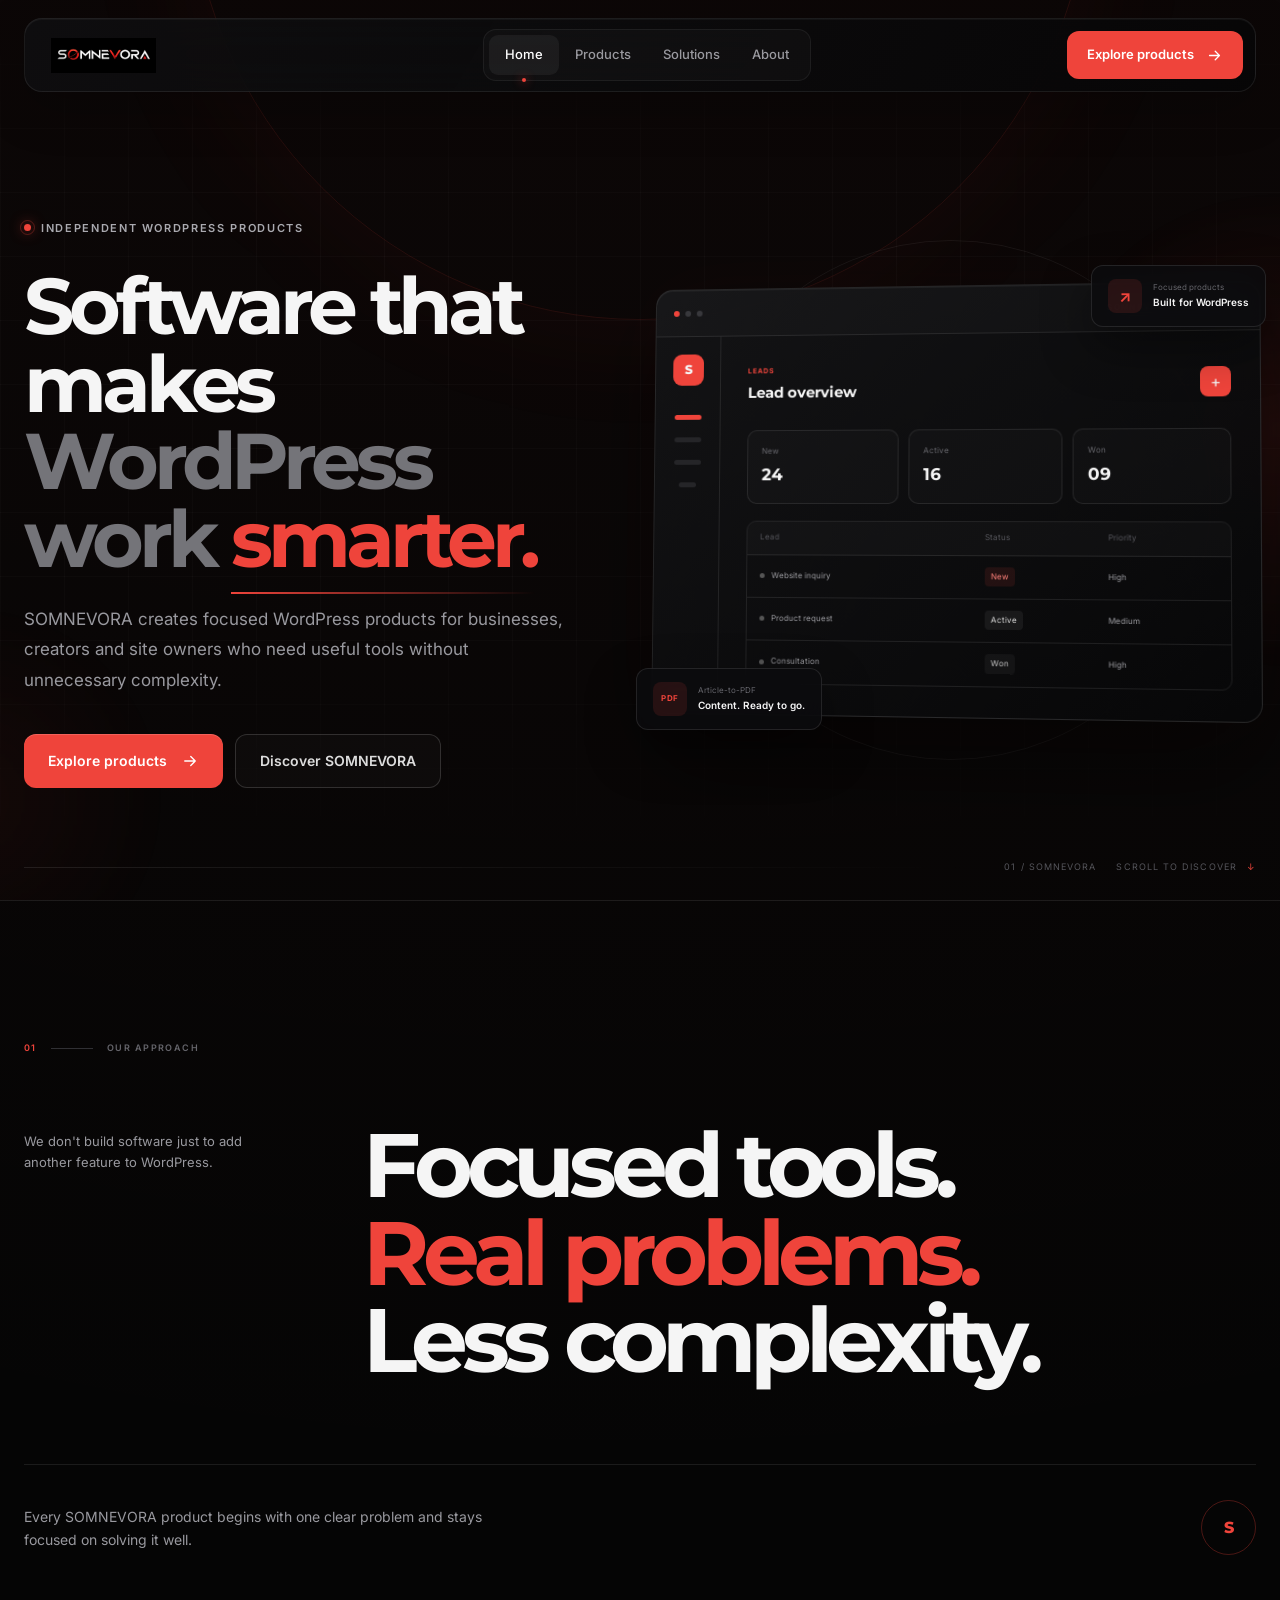
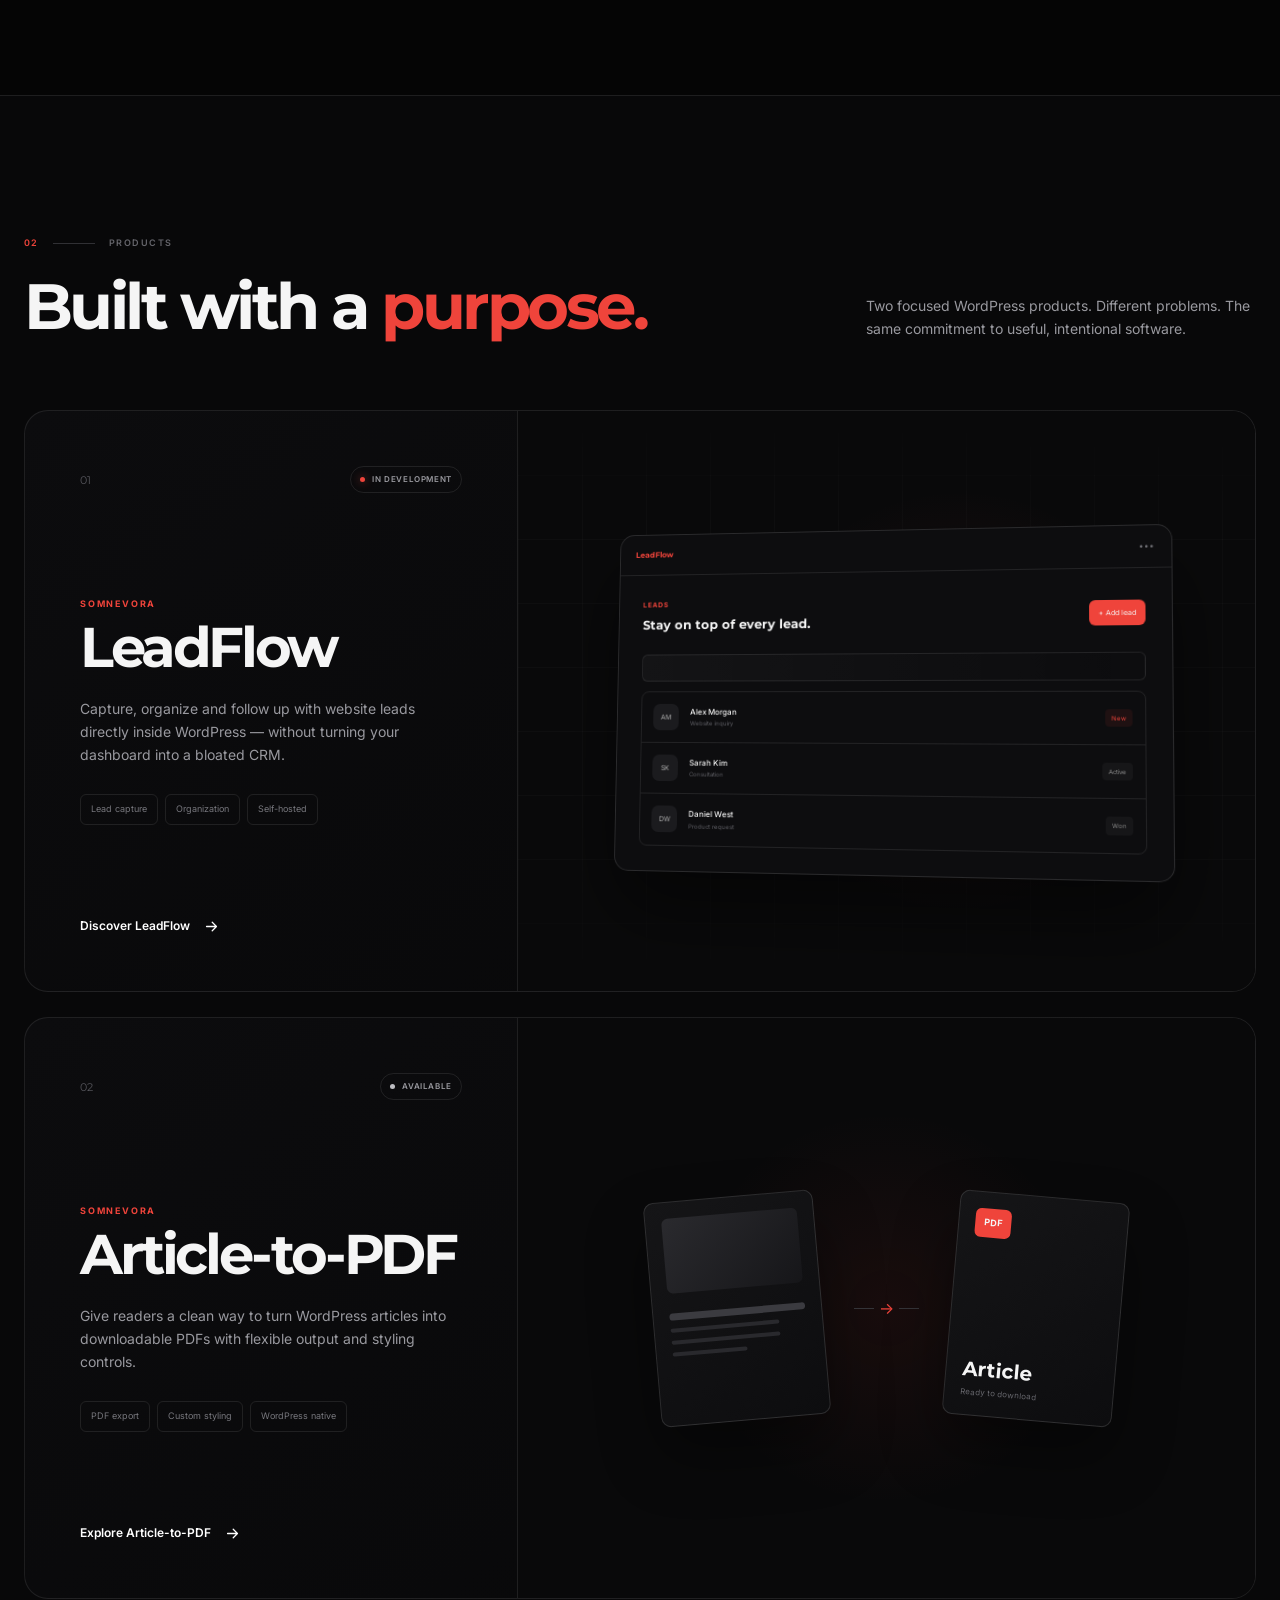
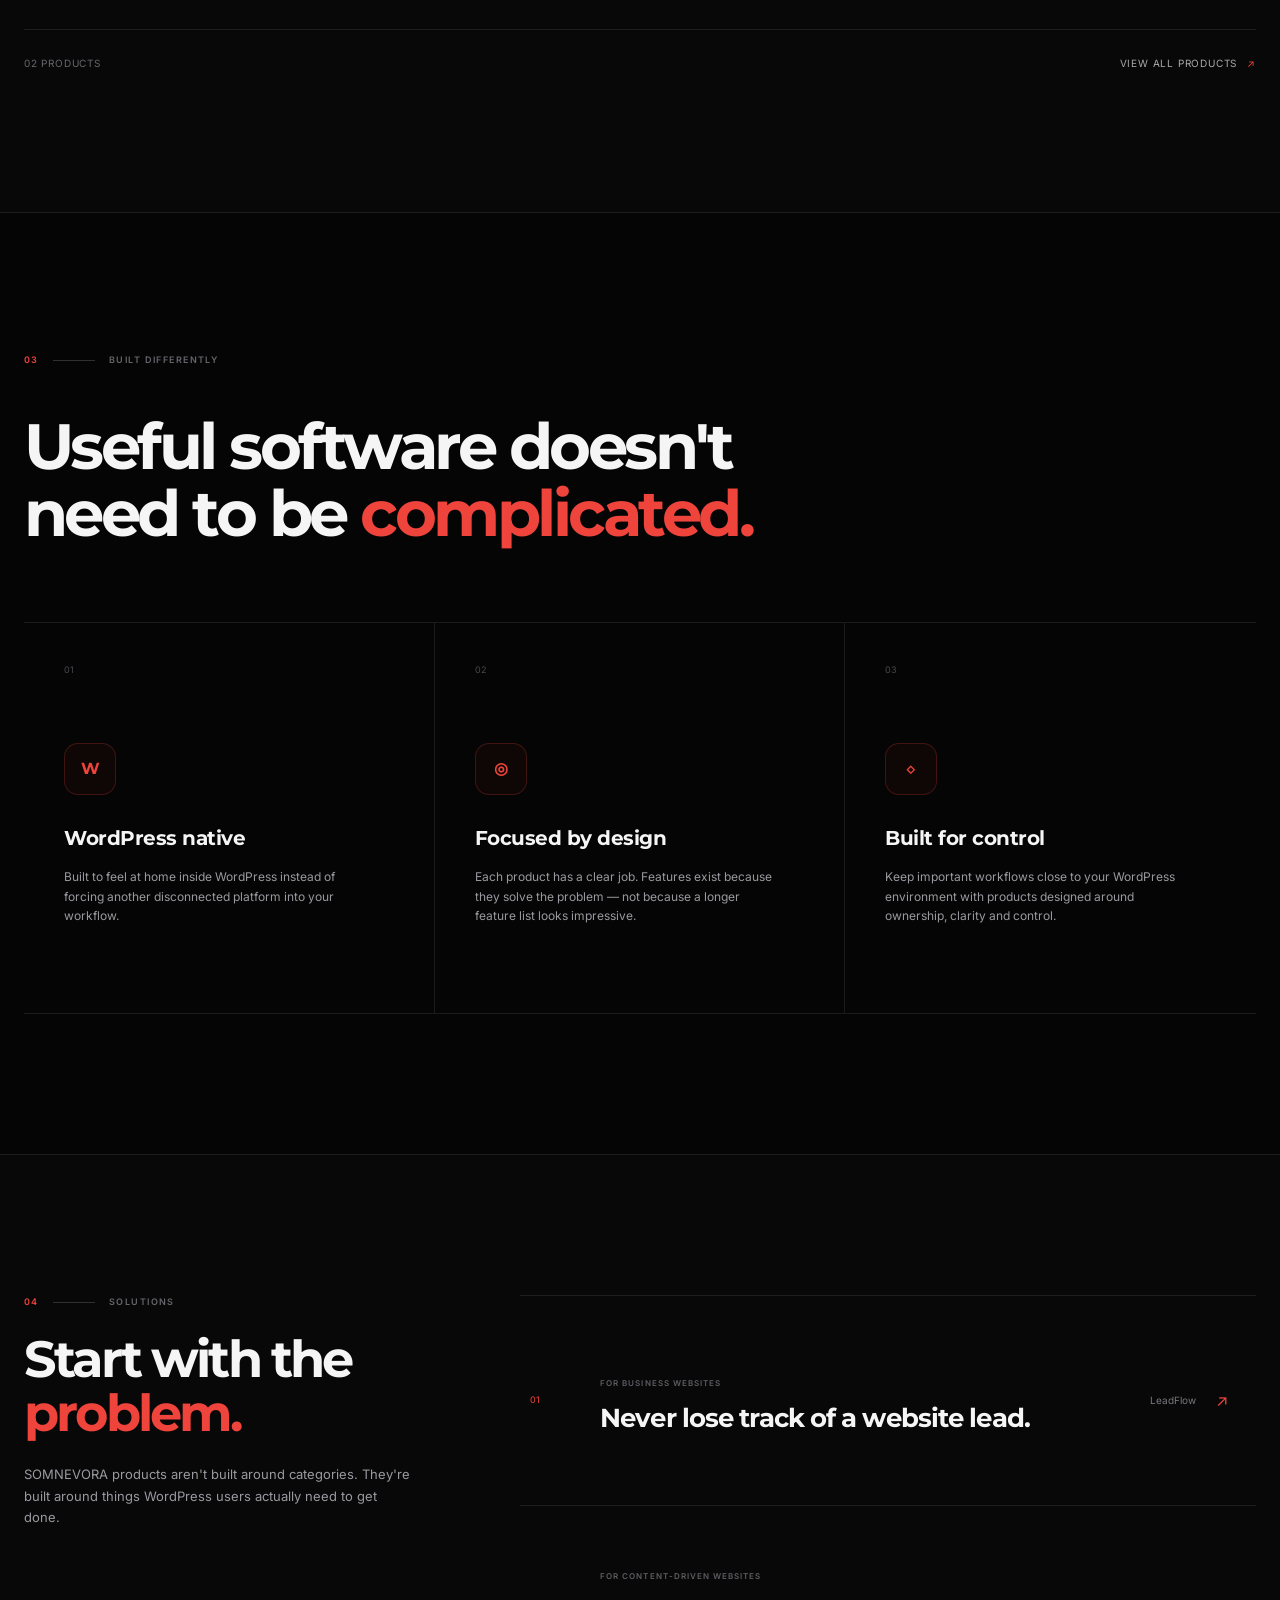
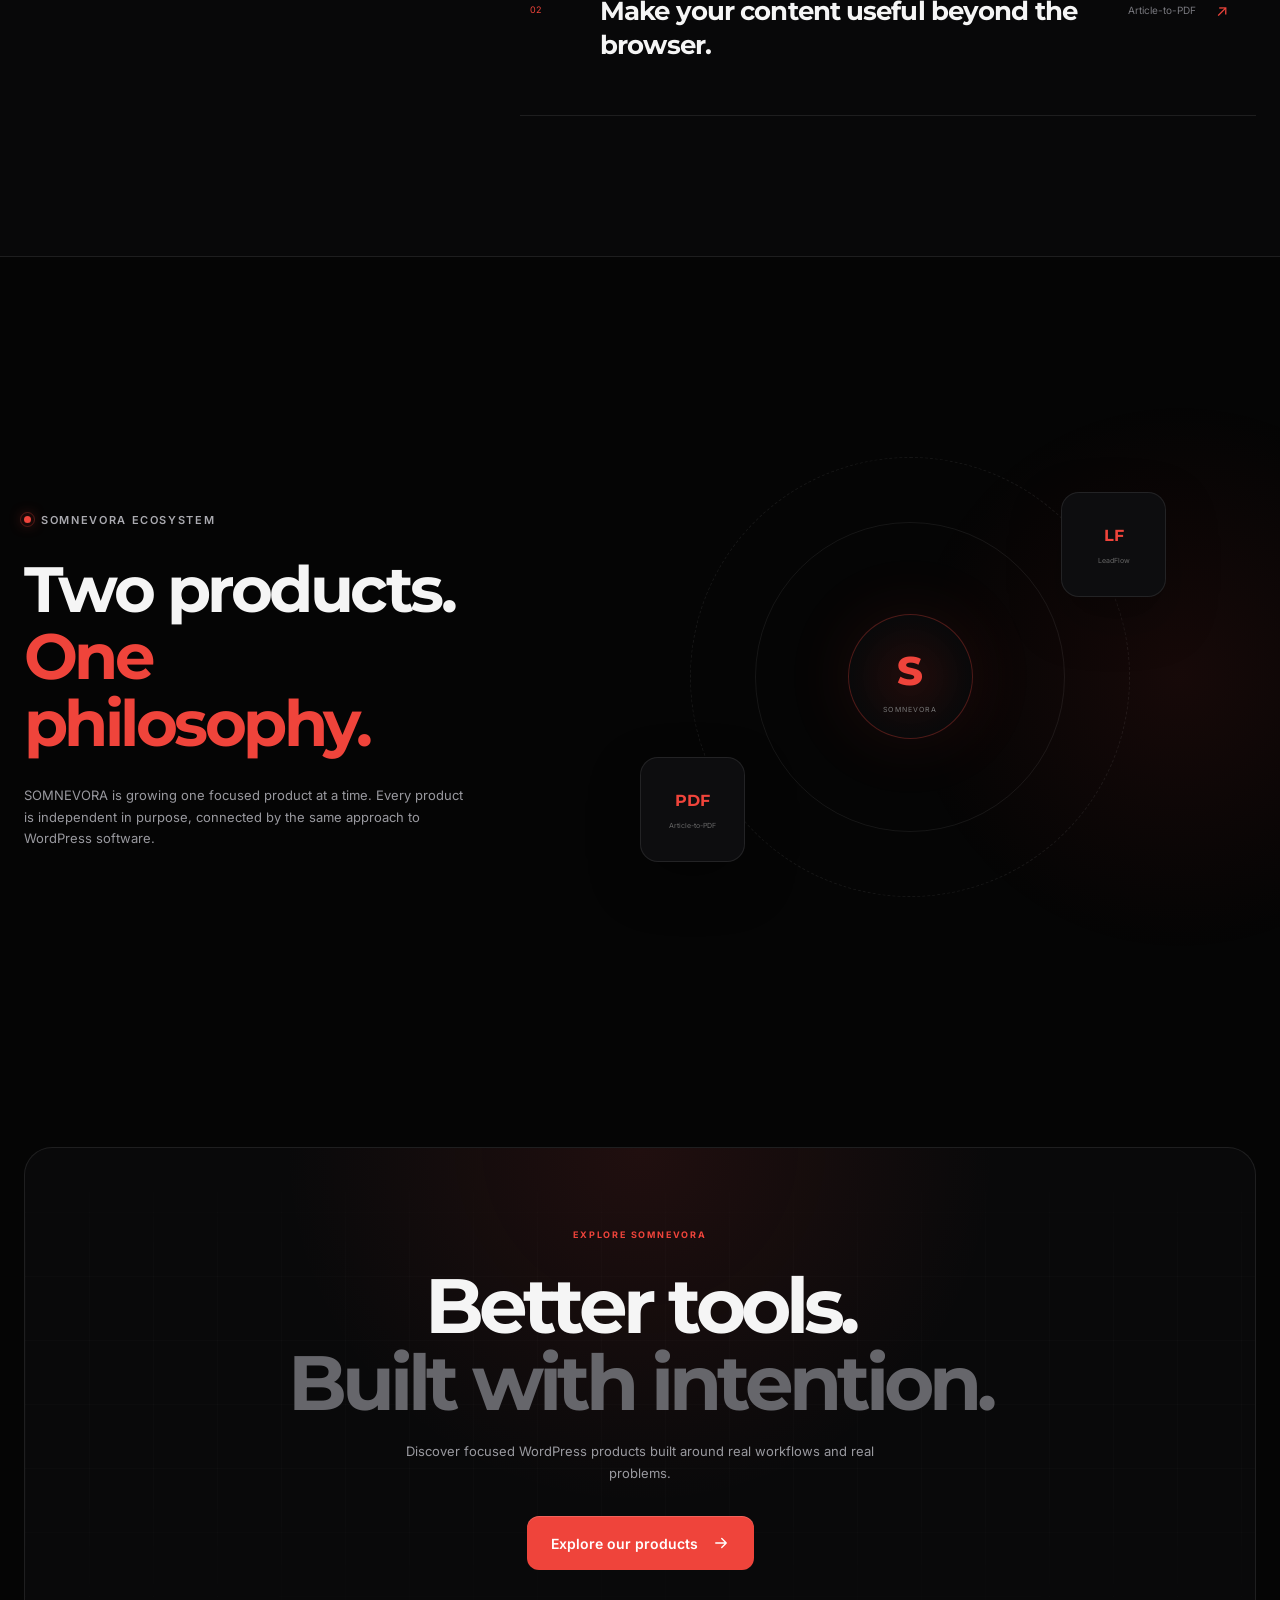
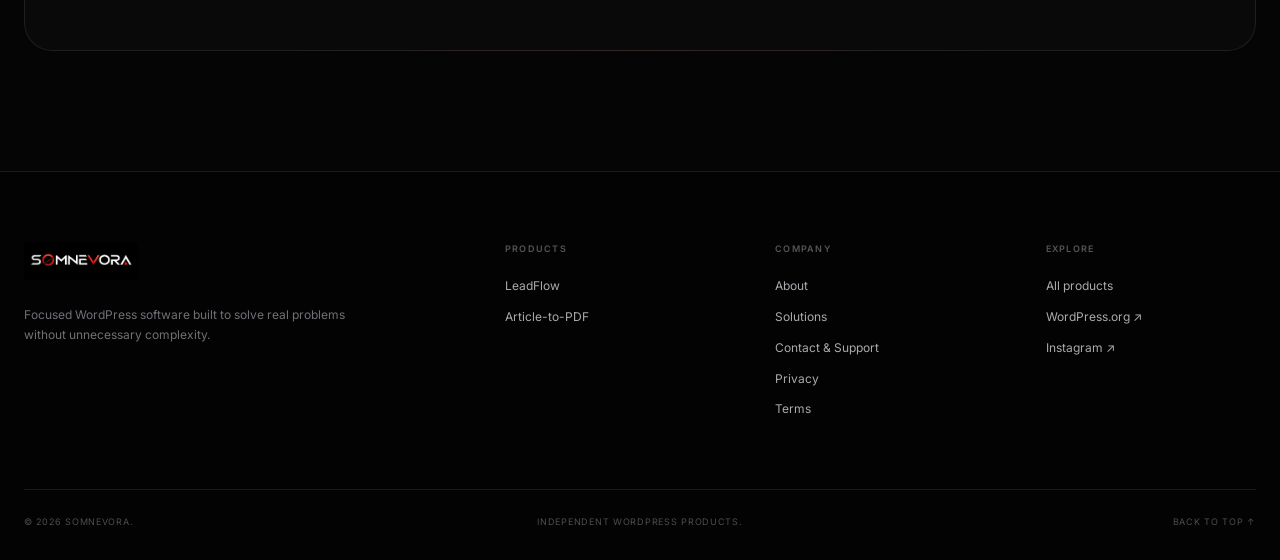
==== index.html @ 13aabdaa "Initial SOMNEVORA website" ====
<!DOCTYPE html>
<html lang="en">
<head>
    <meta charset="UTF-8">
    <meta name="viewport" content="width=device-width, initial-scale=1.0">

    <title>SOMNEVORA — Focused WordPress Software</title>

    <meta
        name="description"
        content="SOMNEVORA builds focused WordPress products designed to solve real problems without unnecessary complexity."
    >

    <meta name="robots" content="index, follow">
    <meta name="author" content="SOMNEVORA">
    <meta name="theme-color" content="#000000">

    <link rel="preconnect" href="https://fonts.googleapis.com">
    <link rel="preconnect" href="https://fonts.gstatic.com" crossorigin>

    <link
        href="https://fonts.googleapis.com/css2?family=Inter:wght@400;500;600;700&family=Montserrat:wght@500;600;700;800&display=swap"
        rel="stylesheet"
    >

    <link rel="stylesheet" href="assets/css/main.css">

    <link rel="stylesheet" href="assets/css/production.css">

</head>

<body>

    <a
    class="skip-link"
    href="#main-content"
>
    Skip to main content
</a>

    <!-- Cursor Glow -->
    <div class="cursor-glow" aria-hidden="true"></div>

    <!-- Page Progress -->
    <div class="page-progress" aria-hidden="true">
        <span id="pageProgress"></span>
    </div>


    <!-- ======================================================
         HEADER
    ======================================================= -->

    <header class="site-header" id="siteHeader">

        <div class="header-shell">

            <a href="./" class="brand-logo" aria-label="SOMNEVORA Home">
                <img
                    src="assets/images/brand/somnevora-logo.png"
                    alt="SOMNEVORA"
                >
            </a>

            <nav class="desktop-nav" aria-label="Primary Navigation">

                <a href="./" class="nav-link active">
                    Home
                </a>

                <a href="products/" class="nav-link">
                    Products
                </a>

                <a href="#solutions" class="nav-link">
                    Solutions
                </a>

                <a href="about/" class="nav-link">
                    About
                </a>

            </nav>

            <div class="header-actions">

                <a href="#products" class="header-cta">
                    <span>Explore products</span>

                    <svg viewBox="0 0 24 24" aria-hidden="true">
                        <path d="M5 12h14M13 6l6 6-6 6"/>
                    </svg>
                </a>

                <button
                    class="menu-toggle"
                    id="menuToggle"
                    aria-label="Open navigation"
                    aria-expanded="false"
                    aria-controls="mobileMenu"
                >
                    <span></span>
                    <span></span>
                </button>

            </div>

        </div>


        <!-- Mobile Navigation -->

        <div class="mobile-menu" id="mobileMenu">

            <div class="mobile-menu-inner">

                <span class="mobile-menu-label">Navigation</span>

                <nav>
                    <a href="./">Home <span>01</span></a>
                    <a href="products/">Products <span>02</span></a>
                    <a href="#solutions">Solutions <span>03</span></a>
                    <a href="about/">About <span>04</span></a>
                </nav>

                <div class="mobile-menu-bottom">
                    <span>Focused WordPress software.</span>
                    <span>SOMNEVORA</span>
                </div>

            </div>

        </div>

    </header>


    <main id="main-content">


        <!-- ======================================================
             HERO
        ======================================================= -->

        <section class="hero">

            <div class="hero-grid" aria-hidden="true"></div>
            <div class="hero-orb hero-orb-one" aria-hidden="true"></div>
            <div class="hero-orb hero-orb-two" aria-hidden="true"></div>

            <div class="container hero-container">

                <div class="hero-content">

                    <div class="eyebrow reveal">
                        <span class="eyebrow-dot"></span>
                        Independent WordPress products
                    </div>

                    <h1 class="hero-title reveal">
                        Software that makes
                        <span class="hero-accent">
                            WordPress work
                            <em>smarter.</em>
                        </span>
                    </h1>

                    <p class="hero-description reveal">
                        SOMNEVORA creates focused WordPress products for
                        businesses, creators and site owners who need useful
                        tools without unnecessary complexity.
                    </p>

                    <div class="hero-actions reveal">

                        <a href="#products" class="button button-primary">
                            <span>Explore products</span>

                            <svg viewBox="0 0 24 24" aria-hidden="true">
                                <path d="M5 12h14M13 6l6 6-6 6"/>
                            </svg>
                        </a>

                        <a href="about/" class="button button-ghost">
                            Discover SOMNEVORA
                        </a>

                    </div>

                </div>


                <!-- Hero Product Composition -->

                <div class="hero-visual reveal">

                    <div class="visual-ring visual-ring-one"></div>
                    <div class="visual-ring visual-ring-two"></div>

                    <div class="product-window main-window">

                        <div class="window-top">

                            <div class="window-dots">
                                <span></span>
                                <span></span>
                                <span></span>
                            </div>

                            <span class="window-label">
                                SOMNEVORA / LEADFLOW
                            </span>

                        </div>

                        <div class="window-content">

                            <div class="mini-sidebar">

                                <div class="mini-brand">
                                    <span>S</span>
                                </div>

                                <div class="mini-nav-item active"></div>
                                <div class="mini-nav-item"></div>
                                <div class="mini-nav-item"></div>
                                <div class="mini-nav-item short"></div>

                            </div>

                            <div class="mini-dashboard">

                                <div class="mini-dashboard-heading">
                                    <div>
                                        <span class="mini-kicker">LEADS</span>
                                        <strong>Lead overview</strong>
                                    </div>

                                    <div class="mini-button">+</div>
                                </div>

                                <div class="mini-stats">

                                    <div>
                                        <span>New</span>
                                        <strong>24</strong>
                                    </div>

                                    <div>
                                        <span>Active</span>
                                        <strong>16</strong>
                                    </div>

                                    <div>
                                        <span>Won</span>
                                        <strong>09</strong>
                                    </div>

                                </div>

                                <div class="mini-table">

                                    <div class="mini-row mini-row-head">
                                        <span>Lead</span>
                                        <span>Status</span>
                                        <span>Priority</span>
                                    </div>

                                    <div class="mini-row">
                                        <span>
                                            <i></i>
                                            Website inquiry
                                        </span>
                                        <span class="status-new">New</span>
                                        <span>High</span>
                                    </div>

                                    <div class="mini-row">
                                        <span>
                                            <i></i>
                                            Product request
                                        </span>
                                        <span class="status-active">Active</span>
                                        <span>Medium</span>
                                    </div>

                                    <div class="mini-row">
                                        <span>
                                            <i></i>
                                            Consultation
                                        </span>
                                        <span class="status-won">Won</span>
                                        <span>High</span>
                                    </div>

                                </div>

                            </div>

                        </div>

                    </div>


                    <div class="floating-card floating-card-top">

                        <span class="floating-icon">
                            ↗
                        </span>

                        <div>
                            <small>Focused products</small>
                            <strong>Built for WordPress</strong>
                        </div>

                    </div>


                    <div class="floating-card floating-card-bottom">

                        <div class="pdf-symbol">
                            PDF
                        </div>

                        <div>
                            <small>Article-to-PDF</small>
                            <strong>Content. Ready to go.</strong>
                        </div>

                    </div>

                </div>

            </div>


            <div class="hero-bottom">

                <div class="hero-bottom-line"></div>

                <span>01 / SOMNEVORA</span>

                <a href="#brand-statement" class="scroll-indicator">
                    Scroll to discover
                    <span>↓</span>
                </a>

            </div>

        </section>



        <!-- ======================================================
             BRAND STATEMENT
        ======================================================= -->

        <section class="brand-statement section" id="brand-statement">

            <div class="container">

                <div class="section-number reveal">
                    <span>01</span>
                    <div></div>
                    <span>OUR APPROACH</span>
                </div>

                <div class="statement-layout">

                    <p class="statement-side reveal">
                        We don't build software just to add another feature
                        to WordPress.
                    </p>

                    <h2 class="statement-title reveal">
                        Focused tools.
                        <span>Real problems.</span>
                        Less complexity.
                    </h2>

                </div>

                <div class="statement-footer reveal">

                    <p>
                        Every SOMNEVORA product begins with one clear problem
                        and stays focused on solving it well.
                    </p>

                    <div class="statement-mark">
                        <span>S</span>
                    </div>

                </div>

            </div>

        </section>



        <!-- ======================================================
             PRODUCTS
        ======================================================= -->

        <section class="products-section section" id="products">

            <div class="container">

                <div class="section-heading reveal">

                    <div>
                        <div class="section-number">
                            <span>02</span>
                            <div></div>
                            <span>PRODUCTS</span>
                        </div>

                        <h2>
                            Built with a
                            <span>purpose.</span>
                        </h2>
                    </div>

                    <p>
                        Two focused WordPress products. Different problems.
                        The same commitment to useful, intentional software.
                    </p>

                </div>


                <!-- LeadFlow -->

                <article class="featured-product product-card reveal">

                    <div class="product-copy">

                        <div class="product-meta">
                            <span class="product-index">01</span>
                            <span class="product-status">
                                <i></i>
                                In development
                            </span>
                        </div>

                        <div class="product-name">
                            <small>SOMNEVORA</small>
                            <h3>LeadFlow</h3>
                        </div>

                        <p>
                            Capture, organize and follow up with website leads
                            directly inside WordPress — without turning your
                            dashboard into a bloated CRM.
                        </p>

                        <div class="product-tags">
                            <span>Lead capture</span>
                            <span>Organization</span>
                            <span>Self-hosted</span>
                        </div>

                        <a href="products/leadflow/" class="text-link">
                            Discover LeadFlow

                            <svg viewBox="0 0 24 24">
                                <path d="M5 12h14M13 6l6 6-6 6"/>
                            </svg>
                        </a>

                    </div>


                    <div class="product-art leadflow-art">

                        <div class="product-art-grid"></div>

                        <div class="lf-panel">

                            <div class="lf-topbar">
                                <span>LeadFlow</span>
                                <span>•••</span>
                            </div>

                            <div class="lf-content">

                                <div class="lf-heading">
                                    <div>
                                        <small>LEADS</small>
                                        <strong>Stay on top of every lead.</strong>
                                    </div>

                                    <span>+ Add lead</span>
                                </div>

                                <div class="lf-search"></div>

                                <div class="lf-list">

                                    <div>
                                        <span class="avatar">AM</span>
                                        <span>
                                            <strong>Alex Morgan</strong>
                                            <small>Website inquiry</small>
                                        </span>
                                        <i class="tag-new">New</i>
                                    </div>

                                    <div>
                                        <span class="avatar">SK</span>
                                        <span>
                                            <strong>Sarah Kim</strong>
                                            <small>Consultation</small>
                                        </span>
                                        <i class="tag-active">Active</i>
                                    </div>

                                    <div>
                                        <span class="avatar">DW</span>
                                        <span>
                                            <strong>Daniel West</strong>
                                            <small>Product request</small>
                                        </span>
                                        <i class="tag-won">Won</i>
                                    </div>

                                </div>

                            </div>

                        </div>

                    </div>

                </article>


                <!-- Article PDF -->

                <article class="secondary-product product-card reveal">

                    <div class="product-copy">

                        <div class="product-meta">
                            <span class="product-index">02</span>
                            <span class="product-status available">
                                <i></i>
                                Available
                            </span>
                        </div>

                        <div class="product-name">
                            <small>SOMNEVORA</small>
                            <h3>Article-to-PDF</h3>
                        </div>

                        <p>
                            Give readers a clean way to turn WordPress articles
                            into downloadable PDFs with flexible output and
                            styling controls.
                        </p>

                        <div class="product-tags">
                            <span>PDF export</span>
                            <span>Custom styling</span>
                            <span>WordPress native</span>
                        </div>

                        <a href="products/article-to-pdf/" class="text-link">
                            Explore Article-to-PDF

                            <svg viewBox="0 0 24 24">
                                <path d="M5 12h14M13 6l6 6-6 6"/>
                            </svg>
                        </a>

                    </div>


                    <div class="product-art pdf-art">

                        <div class="article-sheet">

                            <div class="sheet-image"></div>

                            <div class="sheet-lines">
                                <span class="long"></span>
                                <span></span>
                                <span></span>
                                <span class="short"></span>
                            </div>

                        </div>

                        <div class="conversion-line">
                            <span></span>
                            <i>→</i>
                            <span></span>
                        </div>

                        <div class="pdf-sheet">

                            <span class="pdf-badge">PDF</span>

                            <div>
                                <strong>Article</strong>
                                <small>Ready to download</small>
                            </div>

                        </div>

                    </div>

                </article>


                <div class="products-footer reveal">

                    <span>02 products</span>

                    <a href="products/">
                        View all products
                        <span>↗</span>
                    </a>

                </div>

            </div>

        </section>



        <!-- ======================================================
             WHY SOMNEVORA
        ======================================================= -->

        <section class="principles section">

            <div class="container">

                <div class="section-number reveal">
                    <span>03</span>
                    <div></div>
                    <span>BUILT DIFFERENTLY</span>
                </div>

                <div class="principles-heading">

                    <h2 class="reveal">
                        Useful software doesn't
                        need to be <span>complicated.</span>
                    </h2>

                </div>


                <div class="principles-grid">

                    <article class="principle-card reveal">

                        <span class="principle-number">01</span>

                        <div class="principle-icon">
                            <span>W</span>
                        </div>

                        <h3>WordPress native</h3>

                        <p>
                            Built to feel at home inside WordPress instead of
                            forcing another disconnected platform into your
                            workflow.
                        </p>

                    </article>


                    <article class="principle-card reveal">

                        <span class="principle-number">02</span>

                        <div class="principle-icon">
                            <span>◎</span>
                        </div>

                        <h3>Focused by design</h3>

                        <p>
                            Each product has a clear job. Features exist because
                            they solve the problem — not because a longer feature
                            list looks impressive.
                        </p>

                    </article>


                    <article class="principle-card reveal">

                        <span class="principle-number">03</span>

                        <div class="principle-icon">
                            <span>◇</span>
                        </div>

                        <h3>Built for control</h3>

                        <p>
                            Keep important workflows close to your WordPress
                            environment with products designed around ownership,
                            clarity and control.
                        </p>

                    </article>

                </div>

            </div>

        </section>



        <!-- ======================================================
             SOLUTIONS
        ======================================================= -->

        <section class="solutions section" id="solutions">

            <div class="container">

                <div class="solutions-layout">

                    <div class="solutions-intro reveal">

                        <div class="section-number">
                            <span>04</span>
                            <div></div>
                            <span>SOLUTIONS</span>
                        </div>

                        <h2>
                            Start with the
                            <span>problem.</span>
                        </h2>

                        <p>
                            SOMNEVORA products aren't built around categories.
                            They're built around things WordPress users actually
                            need to get done.
                        </p>

                    </div>


                    <div class="solution-list">

                        <a href="products/leadflow/" class="solution-item reveal">

                            <span class="solution-index">01</span>

                            <div>
                                <small>FOR BUSINESS WEBSITES</small>
                                <h3>Never lose track of a website lead.</h3>
                            </div>

                            <span class="solution-product">
                                LeadFlow
                            </span>

                            <span class="solution-arrow">↗</span>

                        </a>


                        <a href="products/article-to-pdf/" class="solution-item reveal">

                            <span class="solution-index">02</span>

                            <div>
                                <small>FOR CONTENT-DRIVEN WEBSITES</small>
                                <h3>Make your content useful beyond the browser.</h3>
                            </div>

                            <span class="solution-product">
                                Article-to-PDF
                            </span>

                            <span class="solution-arrow">↗</span>

                        </a>

                    </div>

                </div>

            </div>

        </section>



        <!-- ======================================================
             ECOSYSTEM
        ======================================================= -->

        <section class="ecosystem section">

            <div class="ecosystem-glow"></div>

            <div class="container">

                <div class="ecosystem-content">

                    <div class="ecosystem-copy reveal">

                        <span class="eyebrow">
                            <span class="eyebrow-dot"></span>
                            SOMNEVORA ecosystem
                        </span>

                        <h2>
                            Two products.
                            <span>One philosophy.</span>
                        </h2>

                        <p>
                            SOMNEVORA is growing one focused product at a time.
                            Every product is independent in purpose, connected
                            by the same approach to WordPress software.
                        </p>

                    </div>


                    <div class="ecosystem-visual reveal">

                        <div class="ecosystem-center">
                            <span>S</span>
                            <small>SOMNEVORA</small>
                        </div>

                        <div class="ecosystem-orbit orbit-one"></div>
                        <div class="ecosystem-orbit orbit-two"></div>

                        <div class="ecosystem-node node-one">
                            <span>LF</span>
                            <small>LeadFlow</small>
                        </div>

                        <div class="ecosystem-node node-two">
                            <span>PDF</span>
                            <small>Article-to-PDF</small>
                        </div>

                    </div>

                </div>

            </div>

        </section>



        <!-- ======================================================
             FINAL CTA
        ======================================================= -->

        <section class="final-cta">

            <div class="container">

                <div class="final-cta-inner reveal">

                    <div class="cta-grid"></div>

                    <span class="cta-kicker">
                        EXPLORE SOMNEVORA
                    </span>

                    <h2>
                        Better tools.
                        <span>Built with intention.</span>
                    </h2>

                    <p>
                        Discover focused WordPress products built around
                        real workflows and real problems.
                    </p>

                    <a href="products/" class="button button-primary">
                        Explore our products

                        <svg viewBox="0 0 24 24">
                            <path d="M5 12h14M13 6l6 6-6 6"/>
                        </svg>
                    </a>

                </div>

            </div>

        </section>

    </main>



    <!-- =====================================================
     FOOTER
===================================================== -->

<footer class="site-footer">

    <div class="container">

        <div class="footer-top">

            <div class="footer-brand">

                <a
                    href="./"
                    aria-label="SOMNEVORA Home"
                >
                    <img
                        src="assets/images/brand/somnevora-logo.png"
                        alt="SOMNEVORA"
                    >
                </a>

                <p>
                    Focused WordPress software built to solve real problems
                    without unnecessary complexity.
                </p>

            </div>


            <div class="footer-column">

                <span>Products</span>

                <a href="products/leadflow/">
                    LeadFlow
                </a>

                <a href="products/article-to-pdf/">
                    Article-to-PDF
                </a>

            </div>


            <div class="footer-column">

                <span>Company</span>

                <a href="about/">
                    About
                </a>

                <a href="#solutions">
                    Solutions
                </a>

                <a href="contact/">
    Contact & Support
</a>

                <a href="privacy/">
                    Privacy
                </a>

                <a href="terms/">
                    Terms
                </a>

            </div>


            <div class="footer-column">

                <span>Explore</span>

                <a href="products/">
                    All products
                </a>

                <a
                    href="https://profiles.wordpress.org/maryamnoor00/"
                    target="_blank"
                    rel="noopener noreferrer"
                >
                    WordPress.org ↗
                </a>

                <a
    href="https://www.instagram.com/somnevora/"
    target="_blank"
    rel="noopener noreferrer"
    aria-label="SOMNEVORA on Instagram"
>
    Instagram ↗
</a>

            </div>

        </div>


        <div class="footer-bottom">

            <span>
                © <span id="currentYear"></span>
                SOMNEVORA.
            </span>

            <span class="footer-signature">
                Independent WordPress products.
            </span>

            <a
    href="#"
    class="back-to-top"
    aria-label="Back to top"
>
    Back to top ↑
</a>

        </div>

    </div>

</footer>

    <script
    src="../../assets/js/main.js"
    defer
></script>

<script
    src="../../assets/js/products.js"
    defer
></script>

<script
    src="../../assets/js/production.js"
    defer
></script>

</body>
</html>
---- assets/css/main.css ----
/* =========================================================
   SOMNEVORA
   Global Design System
========================================================= */

:root {
    --brand: #ef443b;
    --brand-light: #ff6259;
    --brand-dark: #b9231d;

    --black: #000000;
    --background: #050505;
    --surface: #0a0a0b;
    --surface-light: #101012;
    --surface-hover: #151517;

    --white: #ffffff;
    --text: #f5f5f5;
    --muted: #99999f;
    --muted-dark: #66666c;

    --border: rgba(255, 255, 255, 0.09);
    --border-strong: rgba(255, 255, 255, 0.15);

    --font-heading: "Montserrat", sans-serif;
    --font-body: "Inter", sans-serif;

    --container: 1240px;

    --ease: cubic-bezier(.22, 1, .36, 1);
}


/* =========================================================
   RESET
========================================================= */

*,
*::before,
*::after {
    box-sizing: border-box;
}

html {
    scroll-behavior: smooth;
}

body {
    margin: 0;
    background:
        radial-gradient(
            circle at 50% -20%,
            rgba(239, 68, 59, 0.06),
            transparent 35%
        ),
        var(--background);

    color: var(--text);
    font-family: var(--font-body);
    font-size: 16px;
    line-height: 1.65;

    overflow-x: hidden;
}

body.menu-open {
    overflow: hidden;
}

::selection {
    background: var(--brand);
    color: white;
}

img {
    display: block;
    max-width: 100%;
}

a {
    color: inherit;
    text-decoration: none;
}

button {
    font: inherit;
}

svg {
    fill: none;
    stroke: currentColor;
    stroke-width: 1.8;
    stroke-linecap: round;
    stroke-linejoin: round;
}

.container {
    width: min(calc(100% - 48px), var(--container));
    margin-inline: auto;
}

.section {
    padding: 140px 0;
    position: relative;
}


/* =========================================================
   SCROLLBAR
========================================================= */

::-webkit-scrollbar {
    width: 8px;
}

::-webkit-scrollbar-track {
    background: #050505;
}

::-webkit-scrollbar-thumb {
    background: #29292c;
    border-radius: 20px;
}

::-webkit-scrollbar-thumb:hover {
    background: var(--brand);
}


/* =========================================================
   PAGE PROGRESS
========================================================= */

.page-progress {
    position: fixed;
    top: 0;
    left: 0;

    width: 100%;
    height: 2px;

    z-index: 9999;
}

.page-progress span {
    display: block;
    width: 0;
    height: 100%;

    background: var(--brand);

    box-shadow:
        0 0 12px rgba(239, 68, 59, .8);
}


/* =========================================================
   CURSOR GLOW
========================================================= */

.cursor-glow {
    position: fixed;

    width: 500px;
    height: 500px;

    border-radius: 50%;

    pointer-events: none;

    background:
        radial-gradient(
            circle,
            rgba(239, 68, 59, .055),
            transparent 68%
        );

    transform: translate(-50%, -50%);

    z-index: 0;

    opacity: 0;

    transition: opacity .3s ease;
}


/* =========================================================
   HEADER
========================================================= */

.site-header {
    position: fixed;

    top: 0;
    left: 0;
    right: 0;

    z-index: 1000;

    padding: 18px 24px;

    transition:
        padding .4s var(--ease),
        transform .4s var(--ease);
}

.header-shell {
    position: relative;

    max-width: 1380px;
    height: 74px;

    margin: 0 auto;
    padding: 0 12px 0 26px;

    display: grid;
    grid-template-columns: 1fr auto 1fr;
    align-items: center;

    border: 1px solid rgba(255, 255, 255, .08);
    border-radius: 18px;

    background:
        linear-gradient(
            120deg,
            rgba(15, 15, 17, .87),
            rgba(6, 6, 7, .78)
        );

    backdrop-filter: blur(24px);
    -webkit-backdrop-filter: blur(24px);

    box-shadow:
        0 15px 50px rgba(0, 0, 0, .24),
        inset 0 1px 0 rgba(255, 255, 255, .04);

    transition:
        height .4s var(--ease),
        border-color .4s ease,
        background .4s ease,
        box-shadow .4s ease;
}

.site-header.scrolled {
    padding-top: 10px;
}

.site-header.scrolled .header-shell {
    height: 64px;

    background: rgba(7, 7, 8, .9);

    border-color: rgba(255, 255, 255, .11);

    box-shadow:
        0 15px 60px rgba(0, 0, 0, .45);
}


/* Logo */

.brand-logo {
    width: 186px;

    display: flex;
    align-items: center;
}

.brand-logo img {
    width: 100%;
    height: 35px;

    object-fit: contain;
    object-position: left center;
}


/* Navigation */

.desktop-nav {
    display: flex;
    align-items: center;

    padding: 5px;

    border: 1px solid rgba(255,255,255,.06);
    border-radius: 13px;

    background: rgba(255,255,255,.025);
}

.nav-link {
    position: relative;

    padding: 9px 16px;

    border-radius: 9px;

    color: #99999f;

    font-size: 13px;
    font-weight: 500;

    transition:
        color .3s ease,
        background .3s ease;
}

.nav-link:hover,
.nav-link.active {
    color: white;
}

.nav-link.active {
    background: rgba(255,255,255,.055);
}

.nav-link.active::after {
    content: "";

    position: absolute;

    left: 50%;
    bottom: -7px;

    width: 4px;
    height: 4px;

    transform: translateX(-50%);

    border-radius: 50%;

    background: var(--brand);

    box-shadow:
        0 0 10px var(--brand);
}


/* Header CTA */

.header-actions {
    display: flex;
    justify-content: flex-end;
    align-items: center;
    gap: 10px;
}

.header-cta {
    height: 48px;

    padding: 0 20px;

    display: inline-flex;
    align-items: center;
    gap: 12px;

    border-radius: 12px;

    background: var(--brand);
    color: white;

    font-size: 13px;
    font-weight: 600;

    transition:
        transform .3s var(--ease),
        background .3s ease,
        box-shadow .3s ease;
}

.header-cta svg {
    width: 17px;

    transition: transform .3s var(--ease);
}

.header-cta:hover {
    transform: translateY(-2px);

    background: var(--brand-light);

    box-shadow:
        0 10px 30px rgba(239, 68, 59, .2);
}

.header-cta:hover svg {
    transform: translateX(4px);
}


/* Mobile menu toggle */

.menu-toggle {
    width: 48px;
    height: 48px;

    display: none;

    align-items: center;
    justify-content: center;
    flex-direction: column;

    gap: 6px;

    border: 1px solid var(--border);
    border-radius: 12px;

    background: rgba(255,255,255,.04);

    cursor: pointer;
}

.menu-toggle span {
    width: 18px;
    height: 1px;

    background: white;

    transition:
        transform .4s var(--ease),
        opacity .3s ease;
}

.menu-toggle.active span:first-child {
    transform:
        translateY(3.5px)
        rotate(45deg);
}

.menu-toggle.active span:last-child {
    transform:
        translateY(-3.5px)
        rotate(-45deg);
}


/* Mobile menu */

.mobile-menu {
    position: fixed;

    inset: 0;

    padding: 115px 24px 24px;

    background:
        radial-gradient(
            circle at 90% 10%,
            rgba(239, 68, 59, .12),
            transparent 30%
        ),
        rgba(3, 3, 4, .98);

    opacity: 0;
    visibility: hidden;

    transform: translateY(-15px);

    transition:
        opacity .4s ease,
        visibility .4s ease,
        transform .5s var(--ease);

    z-index: -1;
}

.mobile-menu.active {
    opacity: 1;
    visibility: visible;

    transform: translateY(0);
}

.mobile-menu-inner {
    height: 100%;

    max-width: 700px;

    margin: 0 auto;

    display: flex;
    flex-direction: column;
}

.mobile-menu-label {
    color: var(--muted-dark);

    font-size: 11px;
    letter-spacing: .18em;
    text-transform: uppercase;
}

.mobile-menu nav {
    margin-top: 25px;

    display: flex;
    flex-direction: column;
}

.mobile-menu nav a {
    padding: 18px 0;

    display: flex;
    justify-content: space-between;
    align-items: center;

    border-bottom: 1px solid var(--border);

    font-family: var(--font-heading);
    font-size: clamp(30px, 8vw, 54px);
    font-weight: 600;

    transition:
        color .3s ease,
        padding .3s var(--ease);
}

.mobile-menu nav a:hover {
    color: var(--brand);
    padding-left: 8px;
}

.mobile-menu nav a span {
    color: var(--muted-dark);

    font-family: var(--font-body);
    font-size: 11px;
}

.mobile-menu-bottom {
    margin-top: auto;

    padding-top: 25px;

    display: flex;
    justify-content: space-between;

    border-top: 1px solid var(--border);

    color: var(--muted);

    font-size: 12px;
}


/* =========================================================
   BUTTONS
========================================================= */

.button {
    min-height: 54px;

    padding: 0 24px;

    display: inline-flex;
    align-items: center;
    justify-content: center;
    gap: 14px;

    border-radius: 12px;

    font-size: 14px;
    font-weight: 600;

    transition:
        transform .35s var(--ease),
        border-color .3s ease,
        background .3s ease,
        box-shadow .3s ease;
}

.button svg {
    width: 18px;

    transition: transform .3s var(--ease);
}

.button:hover {
    transform: translateY(-3px);
}

.button:hover svg {
    transform: translateX(4px);
}

.button-primary {
    background: var(--brand);
    color: white;

    box-shadow:
        inset 0 1px 0 rgba(255,255,255,.16);
}

.button-primary:hover {
    background: var(--brand-light);

    box-shadow:
        0 15px 40px rgba(239,68,59,.2);
}

.button-ghost {
    border: 1px solid var(--border-strong);

    background: rgba(255,255,255,.025);

    color: #ddd;
}

.button-ghost:hover {
    border-color: rgba(255,255,255,.25);

    background: rgba(255,255,255,.06);
}


/* =========================================================
   HERO
========================================================= */

.hero {
    position: relative;

    min-height: 100vh;

    padding: 180px 0 80px;

    display: flex;
    align-items: center;

    overflow: hidden;
}

.hero-grid,
.product-art-grid,
.cta-grid {
    position: absolute;
    inset: 0;

    background-image:
        linear-gradient(
            rgba(255,255,255,.032) 1px,
            transparent 1px
        ),
        linear-gradient(
            90deg,
            rgba(255,255,255,.032) 1px,
            transparent 1px
        );

    background-size: 64px 64px;

    mask-image:
        linear-gradient(
            to bottom,
            transparent,
            black 20%,
            black 70%,
            transparent
        );
}

.hero-grid {
    opacity: .7;
}

.hero::before {
    content: "";

    position: absolute;

    width: 900px;
    height: 900px;

    left: 50%;
    top: -580px;

    transform: translateX(-50%);

    border-radius: 50%;

    border: 1px solid rgba(239,68,59,.12);

    box-shadow:
        0 0 150px rgba(239,68,59,.06);
}

.hero-orb {
    position: absolute;

    border-radius: 50%;

    filter: blur(2px);

    pointer-events: none;
}

.hero-orb-one {
    width: 500px;
    height: 500px;

    right: -250px;
    top: 20%;

    background:
        radial-gradient(
            circle,
            rgba(239,68,59,.10),
            transparent 68%
        );
}

.hero-orb-two {
    width: 400px;
    height: 400px;

    left: -230px;
    bottom: -100px;

    background:
        radial-gradient(
            circle,
            rgba(239,68,59,.055),
            transparent 70%
        );
}

.hero-container {
    position: relative;
    z-index: 2;

    display: grid;
    grid-template-columns: .95fr 1.05fr;

    align-items: center;

    gap: 70px;
}

.hero-content {
    max-width: 680px;
}


/* Eyebrow */

.eyebrow {
    width: fit-content;

    display: inline-flex;
    align-items: center;
    gap: 10px;

    color: #aaaab0;

    font-size: 11px;
    font-weight: 600;

    letter-spacing: .15em;
    text-transform: uppercase;
}

.eyebrow-dot {
    position: relative;

    width: 7px;
    height: 7px;

    border-radius: 50%;

    background: var(--brand);

    box-shadow:
        0 0 14px rgba(239,68,59,.8);
}

.eyebrow-dot::before {
    content: "";

    position: absolute;
    inset: -4px;

    border: 1px solid rgba(239,68,59,.3);
    border-radius: inherit;

    animation: pulse 2s infinite;
}

@keyframes pulse {
    0% {
        transform: scale(.8);
        opacity: 1;
    }

    100% {
        transform: scale(1.8);
        opacity: 0;
    }
}


/* Hero title */

.hero-title {
    margin: 28px 0 26px;

    font-family: var(--font-heading);

    font-size: clamp(54px, 6.2vw, 94px);

    font-weight: 700;

    line-height: .98;

    letter-spacing: -.065em;
}

.hero-title .hero-accent {
    display: block;

    color: #747479;
}

.hero-title em {
    position: relative;

    color: var(--brand);

    font-style: normal;
}

.hero-title em::after {
    content: "";

    position: absolute;

    left: 0;
    right: 0;
    bottom: -7px;

    height: 2px;

    background:
        linear-gradient(
            90deg,
            var(--brand),
            transparent
        );

    transform-origin: left;

    animation: heroLine 1.4s 1s var(--ease) both;
}

@keyframes heroLine {
    from {
        transform: scaleX(0);
    }

    to {
        transform: scaleX(1);
    }
}

.hero-description {
    max-width: 590px;

    margin: 0;

    color: var(--muted);

    font-size: 17px;
    line-height: 1.8;
}

.hero-actions {
    margin-top: 38px;

    display: flex;
    flex-wrap: wrap;
    gap: 12px;
}


/* =========================================================
   HERO PRODUCT VISUAL
========================================================= */

.hero-visual {
    position: relative;

    min-height: 610px;

    display: flex;
    align-items: center;
    justify-content: center;

    perspective: 1200px;
}

.visual-ring {
    position: absolute;

    border: 1px solid rgba(255,255,255,.06);
    border-radius: 50%;
}

.visual-ring-one {
    width: 520px;
    height: 520px;

    animation: rotateRing 30s linear infinite;
}

.visual-ring-two {
    width: 380px;
    height: 380px;

    border-style: dashed;

    border-color: rgba(239,68,59,.12);

    animation: rotateRing 22s linear infinite reverse;
}

@keyframes rotateRing {
    to {
        transform: rotate(360deg);
    }
}


/* Main dashboard window */

.product-window {
    position: relative;

    width: min(100%, 610px);

    border: 1px solid rgba(255,255,255,.11);
    border-radius: 18px;

    background:
        linear-gradient(
            145deg,
            rgba(19,19,21,.96),
            rgba(6,6,7,.96)
        );

    box-shadow:
        0 45px 100px rgba(0,0,0,.55),
        0 0 80px rgba(239,68,59,.035),
        inset 0 1px 0 rgba(255,255,255,.055);

    overflow: hidden;

    transform:
        rotateY(-5deg)
        rotateX(2deg);

    transition:
        transform .7s var(--ease);
}

.hero-visual:hover .product-window {
    transform:
        rotateY(0)
        rotateX(0)
        translateY(-7px);
}

.window-top {
    height: 48px;

    padding: 0 18px;

    display: flex;
    align-items: center;
    justify-content: space-between;

    border-bottom: 1px solid var(--border);

    background: rgba(255,255,255,.015);
}

.window-dots {
    display: flex;
    gap: 6px;
}

.window-dots span {
    width: 6px;
    height: 6px;

    border-radius: 50%;

    background: #38383c;
}

.window-dots span:first-child {
    background: var(--brand);
}

.window-label {
    color: #65656a;

    font-size: 8px;
    font-weight: 600;

    letter-spacing: .16em;
}

.window-content {
    min-height: 370px;

    display: grid;
    grid-template-columns: 68px 1fr;
}

.mini-sidebar {
    padding: 18px 13px;

    display: flex;
    align-items: center;
    flex-direction: column;
    gap: 18px;

    border-right: 1px solid var(--border);
}

.mini-brand {
    width: 32px;
    height: 32px;

    margin-bottom: 12px;

    display: grid;
    place-items: center;

    border-radius: 9px;

    background: var(--brand);

    font-family: var(--font-heading);
    font-size: 13px;
    font-weight: 800;
}

.mini-nav-item {
    width: 28px;
    height: 5px;

    border-radius: 10px;

    background: #252528;
}

.mini-nav-item.active {
    background: var(--brand);
}

.mini-nav-item.short {
    width: 18px;
}

.mini-dashboard {
    padding: 30px 28px;
}

.mini-dashboard-heading {
    display: flex;
    justify-content: space-between;
    align-items: center;
}

.mini-dashboard-heading > div:first-child {
    display: flex;
    flex-direction: column;
}

.mini-kicker {
    margin-bottom: 4px;

    color: var(--brand);

    font-size: 7px;
    font-weight: 700;

    letter-spacing: .16em;
}

.mini-dashboard-heading strong {
    font-family: var(--font-heading);
    font-size: 15px;
}

.mini-button {
    width: 30px;
    height: 30px;

    display: grid;
    place-items: center;

    border-radius: 8px;

    background: var(--brand);
}

.mini-stats {
    margin-top: 26px;

    display: grid;
    grid-template-columns: repeat(3, 1fr);

    gap: 10px;
}

.mini-stats > div {
    padding: 14px;

    display: flex;
    flex-direction: column;

    border: 1px solid var(--border);
    border-radius: 10px;

    background: rgba(255,255,255,.018);
}

.mini-stats span {
    color: var(--muted-dark);

    font-size: 8px;
}

.mini-stats strong {
    margin-top: 3px;

    font-family: var(--font-heading);
    font-size: 17px;
}

.mini-table {
    margin-top: 17px;

    border: 1px solid var(--border);
    border-radius: 10px;

    overflow: hidden;
}

.mini-row {
    min-height: 43px;

    padding: 0 13px;

    display: grid;
    grid-template-columns: 1.5fr .8fr .7fr;
    align-items: center;

    border-bottom: 1px solid var(--border);

    color: #9c9ca1;

    font-size: 8px;
}

.mini-row:last-child {
    border: 0;
}

.mini-row-head {
    min-height: 34px;

    color: #55555b;

    background: rgba(255,255,255,.02);
}

.mini-row span:first-child {
    display: flex;
    align-items: center;
    gap: 7px;
}

.mini-row i {
    width: 5px;
    height: 5px;

    border-radius: 50%;

    background: #555;
}

.status-new,
.status-active,
.status-won {
    width: fit-content;

    padding: 3px 6px;

    border-radius: 4px;
}

.status-new {
    color: #ff817a;

    background: rgba(239,68,59,.1);
}

.status-active {
    color: #ddd;

    background: rgba(255,255,255,.06);
}

.status-won {
    color: #c5c5c5;

    background: rgba(255,255,255,.04);
}


/* Floating cards */

.floating-card {
    position: absolute;

    padding: 13px 16px;

    display: flex;
    align-items: center;
    gap: 11px;

    border: 1px solid rgba(255,255,255,.1);
    border-radius: 12px;

    background: rgba(12,12,14,.82);

    backdrop-filter: blur(16px);

    box-shadow:
        0 20px 50px rgba(0,0,0,.4);

    z-index: 5;
}

.floating-card-top {
    top: 70px;
    right: -10px;

    animation: floatOne 5s ease-in-out infinite;
}

.floating-card-bottom {
    left: -10px;
    bottom: 75px;

    animation: floatTwo 6s ease-in-out infinite;
}

@keyframes floatOne {
    50% {
        transform: translateY(-12px);
    }
}

@keyframes floatTwo {
    50% {
        transform: translateY(12px);
    }
}

.floating-icon,
.pdf-symbol {
    width: 34px;
    height: 34px;

    display: grid;
    place-items: center;

    border-radius: 8px;

    background: rgba(239,68,59,.12);

    color: var(--brand);

    font-weight: 700;
}

.pdf-symbol {
    font-size: 8px;
    letter-spacing: .08em;
}

.floating-card div:last-child {
    display: flex;
    flex-direction: column;
}

.floating-card small {
    color: var(--muted-dark);

    font-size: 8px;
}

.floating-card strong {
    font-size: 10px;
    font-weight: 600;
}


/* Hero bottom */

.hero-bottom {
    position: absolute;

    left: 50%;
    bottom: 25px;

    width: min(calc(100% - 48px), var(--container));

    transform: translateX(-50%);

    display: grid;
    grid-template-columns: 1fr auto auto;
    align-items: center;

    gap: 20px;

    color: #55555b;

    font-size: 9px;

    letter-spacing: .12em;
    text-transform: uppercase;
}

.hero-bottom-line {
    height: 1px;

    background:
        linear-gradient(
            90deg,
            var(--border),
            transparent
        );
}

.scroll-indicator {
    display: flex;
    align-items: center;
    gap: 10px;

    transition: color .3s ease;
}

.scroll-indicator:hover {
    color: white;
}

.scroll-indicator span {
    color: var(--brand);

    animation: scrollArrow 1.8s ease-in-out infinite;
}

@keyframes scrollArrow {
    50% {
        transform: translateY(4px);
    }
}


/* =========================================================
   COMMON SECTION ELEMENTS
========================================================= */

.section-number {
    display: flex;
    align-items: center;
    gap: 14px;

    color: #65656b;

    font-size: 9px;
    font-weight: 600;

    letter-spacing: .16em;
}

.section-number div {
    width: 42px;
    height: 1px;

    background: #303034;
}

.section-number span:first-child {
    color: var(--brand);
}

.section-heading {
    margin-bottom: 70px;

    display: flex;
    justify-content: space-between;
    align-items: flex-end;

    gap: 60px;
}

.section-heading h2,
.principles-heading h2,
.solutions-intro h2,
.ecosystem-copy h2 {
    margin: 22px 0 0;

    max-width: 760px;

    font-family: var(--font-heading);

    font-size: clamp(40px, 5vw, 70px);

    line-height: 1.05;

    letter-spacing: -.055em;
}

.section-heading h2 span,
.principles-heading h2 span,
.solutions-intro h2 span,
.ecosystem-copy h2 span {
    color: var(--brand);
}

.section-heading > p {
    max-width: 390px;

    margin: 0;

    color: var(--muted);

    font-size: 14px;
}


/* =========================================================
   BRAND STATEMENT
========================================================= */

.brand-statement {
    border-top: 1px solid var(--border);
}

.statement-layout {
    margin-top: 65px;

    display: grid;
    grid-template-columns: .45fr 1.55fr;

    gap: 80px;
}

.statement-side {
    max-width: 260px;

    margin: 10px 0 0;

    color: var(--muted);

    font-size: 13px;
}

.statement-title {
    margin: 0;

    font-family: var(--font-heading);

    font-size: clamp(48px, 7vw, 98px);

    line-height: .98;

    letter-spacing: -.07em;
}

.statement-title span {
    display: block;

    color: #626267;
}

.statement-title span:last-child {
    color: var(--brand);
}

.statement-footer {
    margin-top: 80px;
    padding-top: 35px;

    display: flex;
    justify-content: space-between;
    align-items: center;

    border-top: 1px solid var(--border);
}

.statement-footer p {
    max-width: 480px;

    margin: 0;

    color: var(--muted);

    font-size: 14px;
}

.statement-mark {
    width: 55px;
    height: 55px;

    display: grid;
    place-items: center;

    border: 1px solid rgba(239,68,59,.3);
    border-radius: 50%;

    color: var(--brand);

    font-family: var(--font-heading);
    font-weight: 800;
}


/* =========================================================
   PRODUCTS
========================================================= */

.products-section {
    background: #080809;

    border-top: 1px solid var(--border);
    border-bottom: 1px solid var(--border);
}

.product-card {
    min-height: 580px;

    display: grid;
    grid-template-columns: .8fr 1.2fr;

    border: 1px solid var(--border);
    border-radius: 24px;

    background:
        linear-gradient(
            145deg,
            #0c0c0e,
            #070708
        );

    overflow: hidden;

    transition:
        border-color .4s ease,
        transform .5s var(--ease),
        box-shadow .5s ease;
}

.product-card + .product-card {
    margin-top: 25px;
}

.product-card:hover {
    transform: translateY(-5px);

    border-color: rgba(255,255,255,.15);

    box-shadow:
        0 30px 80px rgba(0,0,0,.25);
}

.product-copy {
    position: relative;

    padding: 55px;

    display: flex;
    flex-direction: column;

    z-index: 2;
}

.product-meta {
    display: flex;
    justify-content: space-between;
    align-items: center;
}

.product-index {
    color: #55555b;

    font-family: var(--font-heading);
    font-size: 11px;
}

.product-status {
    padding: 6px 9px;

    display: inline-flex;
    align-items: center;
    gap: 7px;

    border: 1px solid var(--border);
    border-radius: 30px;

    color: #99999f;

    font-size: 8px;
    font-weight: 600;

    letter-spacing: .08em;
    text-transform: uppercase;
}

.product-status i {
    width: 5px;
    height: 5px;

    border-radius: 50%;

    background: var(--brand);

    box-shadow:
        0 0 8px rgba(239,68,59,.6);
}

.product-status.available i {
    background: #bcbcc1;

    box-shadow: none;
}

.product-name {
    margin-top: 95px;
}

.product-name small {
    color: var(--brand);

    font-size: 9px;
    font-weight: 700;

    letter-spacing: .2em;
}

.product-name h3 {
    margin: 4px 0 22px;

    font-family: var(--font-heading);

    font-size: clamp(42px, 4.4vw, 65px);

    line-height: 1;

    letter-spacing: -.06em;
}

.product-copy > p {
    max-width: 450px;

    margin: 0;

    color: var(--muted);

    font-size: 14px;
}

.product-tags {
    margin-top: 28px;

    display: flex;
    flex-wrap: wrap;
    gap: 7px;
}

.product-tags span {
    padding: 7px 10px;

    border: 1px solid var(--border);
    border-radius: 6px;

    color: #77777d;

    font-size: 9px;
}

.text-link {
    width: fit-content;

    margin-top: auto;
    padding-top: 35px;

    display: inline-flex;
    align-items: center;
    gap: 13px;

    color: white;

    font-size: 12px;
    font-weight: 600;
}

.text-link svg {
    width: 17px;

    transition: transform .3s var(--ease);
}

.text-link:hover {
    color: var(--brand);
}

.text-link:hover svg {
    transform: translateX(5px);
}


/* Product art */

.product-art {
    position: relative;

    min-height: 580px;

    display: flex;
    align-items: center;
    justify-content: center;

    border-left: 1px solid var(--border);

    overflow: hidden;
}

.leadflow-art {
    background:
        radial-gradient(
            circle at 60% 50%,
            rgba(239,68,59,.10),
            transparent 40%
        ),
        #09090a;
}

.product-art-grid {
    opacity: .7;
}


/* LeadFlow card */

.lf-panel {
    position: relative;

    width: 76%;

    border: 1px solid rgba(255,255,255,.12);
    border-radius: 15px;

    background: #0d0d0f;

    box-shadow:
        0 40px 80px rgba(0,0,0,.55);

    overflow: hidden;

    transform:
        perspective(1000px)
        rotateY(-7deg)
        rotateX(3deg);

    transition: transform .7s var(--ease);

    z-index: 2;
}

.product-card:hover .lf-panel {
    transform:
        perspective(1000px)
        rotateY(-2deg)
        rotateX(0)
        translateY(-8px);
}

.lf-topbar {
    height: 42px;

    padding: 0 16px;

    display: flex;
    justify-content: space-between;
    align-items: center;

    border-bottom: 1px solid var(--border);

    color: #77777d;

    font-size: 8px;
}

.lf-topbar span:first-child {
    color: var(--brand);

    font-family: var(--font-heading);
    font-weight: 700;
}

.lf-content {
    padding: 25px;
}

.lf-heading {
    display: flex;
    justify-content: space-between;
    align-items: center;
}

.lf-heading div {
    display: flex;
    flex-direction: column;
}

.lf-heading small {
    color: var(--brand);

    font-size: 7px;
    font-weight: 700;

    letter-spacing: .15em;
}

.lf-heading strong {
    margin-top: 4px;

    font-family: var(--font-heading);
    font-size: 13px;
}

.lf-heading > span {
    padding: 7px 9px;

    border-radius: 6px;

    background: var(--brand);

    font-size: 7px;
}

.lf-search {
    height: 28px;

    margin: 20px 0 10px;

    border: 1px solid var(--border);
    border-radius: 6px;

    background:
        linear-gradient(
            90deg,
            rgba(255,255,255,.03),
            transparent
        );
}

.lf-list {
    border: 1px solid var(--border);
    border-radius: 8px;

    overflow: hidden;
}

.lf-list > div {
    min-height: 52px;

    padding: 0 12px;

    display: grid;
    grid-template-columns: 30px 1fr auto;
    align-items: center;

    gap: 9px;

    border-bottom: 1px solid var(--border);
}

.lf-list > div:last-child {
    border: 0;
}

.avatar {
    width: 27px;
    height: 27px;

    display: grid;
    place-items: center;

    border-radius: 7px;

    background: #1b1b1e;

    color: #aaa;

    font-size: 7px;
}

.lf-list div > span:nth-child(2) {
    display: flex;
    flex-direction: column;
}

.lf-list strong {
    font-size: 8px;
    font-weight: 500;
}

.lf-list small {
    color: #5e5e64;

    font-size: 6px;
}

.lf-list i {
    padding: 4px 6px;

    border-radius: 4px;

    font-size: 6px;
    font-style: normal;
}

.tag-new {
    color: var(--brand);

    background: rgba(239,68,59,.08);
}

.tag-active,
.tag-won {
    color: #888;

    background: rgba(255,255,255,.04);
}


/* PDF art */

.pdf-art {
    gap: 32px;

    background:
        radial-gradient(
            circle at 50% 50%,
            rgba(239,68,59,.07),
            transparent 42%
        ),
        #09090a;
}

.article-sheet,
.pdf-sheet {
    position: relative;

    width: 170px;
    height: 225px;

    padding: 16px;

    border: 1px solid rgba(255,255,255,.12);
    border-radius: 10px;

    background:
        linear-gradient(
            145deg,
            #151517,
            #0d0d0f
        );

    box-shadow:
        0 30px 60px rgba(0,0,0,.4);

    z-index: 2;
}

.article-sheet {
    transform: rotate(-5deg);

    transition: transform .6s var(--ease);
}

.pdf-sheet {
    transform: rotate(5deg);

    display: flex;
    flex-direction: column;
    justify-content: space-between;

    transition: transform .6s var(--ease);
}

.product-card:hover .article-sheet {
    transform:
        rotate(-2deg)
        translateY(-7px);
}

.product-card:hover .pdf-sheet {
    transform:
        rotate(2deg)
        translateY(-7px);
}

.sheet-image {
    height: 75px;

    border-radius: 6px;

    background:
        linear-gradient(
            135deg,
            #2a2a2e,
            #161619
        );
}

.sheet-lines {
    margin-top: 20px;

    display: flex;
    flex-direction: column;
    gap: 8px;
}

.sheet-lines span {
    width: 80%;
    height: 4px;

    border-radius: 5px;

    background: #29292d;
}

.sheet-lines .long {
    width: 100%;
    height: 7px;

    background: #3b3b40;
}

.sheet-lines .short {
    width: 55%;
}

.conversion-line {
    display: flex;
    align-items: center;

    z-index: 2;
}

.conversion-line span {
    width: 20px;
    height: 1px;

    background: #343438;
}

.conversion-line i {
    margin: 0 5px;

    color: var(--brand);

    font-style: normal;
}

.pdf-badge {
    width: fit-content;

    padding: 7px 9px;

    border-radius: 6px;

    background: var(--brand);

    font-size: 9px;
    font-weight: 700;
}

.pdf-sheet div {
    display: flex;
    flex-direction: column;
}

.pdf-sheet strong {
    font-family: var(--font-heading);
    font-size: 20px;
}

.pdf-sheet small {
    color: var(--muted-dark);

    font-size: 8px;
}


/* Products footer */

.products-footer {
    margin-top: 30px;
    padding-top: 25px;

    display: flex;
    justify-content: space-between;

    border-top: 1px solid var(--border);

    color: var(--muted-dark);

    font-size: 10px;

    letter-spacing: .08em;
    text-transform: uppercase;
}

.products-footer a {
    display: flex;
    gap: 10px;

    color: #aaa;

    transition: color .3s ease;
}

.products-footer a span {
    color: var(--brand);
}

.products-footer a:hover {
    color: white;
}


/* =========================================================
   PRINCIPLES
========================================================= */

.principles-heading {
    margin-top: 45px;

    max-width: 900px;
}

.principles-grid {
    margin-top: 75px;

    display: grid;
    grid-template-columns: repeat(3, 1fr);

    border-top: 1px solid var(--border);
    border-bottom: 1px solid var(--border);
}

.principle-card {
    position: relative;

    min-height: 390px;

    padding: 40px;

    display: flex;
    flex-direction: column;

    border-right: 1px solid var(--border);

    transition: background .4s ease;
}

.principle-card:last-child {
    border-right: 0;
}

.principle-card:hover {
    background:
        linear-gradient(
            180deg,
            rgba(239,68,59,.04),
            transparent
        );
}

.principle-number {
    color: #49494e;

    font-size: 9px;
}

.principle-icon {
    width: 52px;
    height: 52px;

    margin-top: 65px;

    display: grid;
    place-items: center;

    border: 1px solid rgba(239,68,59,.22);
    border-radius: 14px;

    background: rgba(239,68,59,.045);

    color: var(--brand);

    font-family: var(--font-heading);
    font-weight: 700;

    transition:
        transform .4s var(--ease),
        background .4s ease;
}

.principle-card:hover .principle-icon {
    transform:
        translateY(-5px)
        rotate(-4deg);

    background: rgba(239,68,59,.09);
}

.principle-card h3 {
    margin: 27px 0 12px;

    font-family: var(--font-heading);

    font-size: 20px;

    letter-spacing: -.025em;
}

.principle-card p {
    max-width: 300px;

    margin: 0;

    color: var(--muted);

    font-size: 12px;
}


/* =========================================================
   SOLUTIONS
========================================================= */

.solutions {
    background: #080809;

    border-top: 1px solid var(--border);
    border-bottom: 1px solid var(--border);
}

.solutions-layout {
    display: grid;
    grid-template-columns: .7fr 1.3fr;

    gap: 100px;
}

.solutions-intro {
    position: sticky;
    top: 130px;

    align-self: start;
}

.solutions-intro h2 {
    font-size: clamp(42px, 4vw, 62px);
}

.solutions-intro > p {
    max-width: 390px;

    margin: 25px 0 0;

    color: var(--muted);

    font-size: 13px;
}

.solution-list {
    border-top: 1px solid var(--border);
}

.solution-item {
    position: relative;

    min-height: 210px;

    padding: 35px 10px;

    display: grid;
    grid-template-columns: 50px 1fr auto 30px;
    align-items: center;

    gap: 20px;

    border-bottom: 1px solid var(--border);

    transition:
        padding .4s var(--ease),
        background .4s ease;
}

.solution-item::before {
    content: "";

    position: absolute;

    left: 0;
    bottom: -1px;

    width: 0;
    height: 1px;

    background: var(--brand);

    transition: width .6s var(--ease);
}

.solution-item:hover::before {
    width: 100%;
}

.solution-item:hover {
    padding-left: 20px;

    background:
        linear-gradient(
            90deg,
            rgba(239,68,59,.035),
            transparent
        );
}

.solution-index {
    color: var(--brand);

    font-size: 9px;
}

.solution-item small {
    color: #5d5d62;

    font-size: 8px;
    font-weight: 600;

    letter-spacing: .13em;
}

.solution-item h3 {
    max-width: 500px;

    margin: 8px 0 0;

    font-family: var(--font-heading);

    font-size: clamp(20px, 2vw, 28px);

    line-height: 1.3;

    letter-spacing: -.035em;
}

.solution-product {
    color: #77777d;

    font-size: 10px;
}

.solution-arrow {
    color: var(--brand);

    transition: transform .3s var(--ease);
}

.solution-item:hover .solution-arrow {
    transform:
        translate(4px, -4px);
}


/* =========================================================
   ECOSYSTEM
========================================================= */

.ecosystem {
    position: relative;

    overflow: hidden;
}

.ecosystem-glow {
    position: absolute;

    width: 600px;
    height: 600px;

    right: -200px;
    top: 50%;

    transform: translateY(-50%);

    border-radius: 50%;

    background:
        radial-gradient(
            circle,
            rgba(239,68,59,.08),
            transparent 65%
        );
}

.ecosystem-content {
    min-height: 560px;

    display: grid;
    grid-template-columns: .8fr 1.2fr;
    align-items: center;

    gap: 80px;
}

.ecosystem-copy h2 {
    margin-top: 25px;
}

.ecosystem-copy h2 span {
    display: block;
}

.ecosystem-copy p {
    max-width: 450px;

    margin: 28px 0 0;

    color: var(--muted);

    font-size: 13px;
}


/* Ecosystem animation */

.ecosystem-visual {
    position: relative;

    min-height: 500px;

    display: grid;
    place-items: center;
}

.ecosystem-center {
    position: relative;

    width: 125px;
    height: 125px;

    display: flex;
    align-items: center;
    justify-content: center;
    flex-direction: column;

    border: 1px solid rgba(239,68,59,.3);
    border-radius: 50%;

    background:
        radial-gradient(
            circle,
            rgba(239,68,59,.12),
            #09090a 70%
        );

    box-shadow:
        0 0 70px rgba(239,68,59,.1);

    z-index: 4;
}

.ecosystem-center span {
    color: var(--brand);

    font-family: var(--font-heading);

    font-size: 40px;
    font-weight: 800;
}

.ecosystem-center small {
    color: #777;

    font-size: 7px;
    letter-spacing: .16em;
}

.ecosystem-orbit {
    position: absolute;

    border: 1px solid rgba(255,255,255,.07);
    border-radius: 50%;
}

.orbit-one {
    width: 310px;
    height: 310px;

    animation: rotateRing 25s linear infinite;
}

.orbit-two {
    width: 440px;
    height: 440px;

    border-style: dashed;

    animation: rotateRing 35s linear infinite reverse;
}

.ecosystem-node {
    position: absolute;

    width: 105px;
    height: 105px;

    display: flex;
    align-items: center;
    justify-content: center;
    flex-direction: column;

    border: 1px solid var(--border);
    border-radius: 18px;

    background: #0d0d0f;

    box-shadow:
        0 20px 50px rgba(0,0,0,.35);

    z-index: 3;

    animation: nodeFloat 5s ease-in-out infinite;
}

.node-one {
    top: 65px;
    right: 90px;
}

.node-two {
    bottom: 65px;
    left: 75px;

    animation-delay: -2.5s;
}

@keyframes nodeFloat {
    50% {
        transform: translateY(-9px);
    }
}

.ecosystem-node span {
    color: var(--brand);

    font-family: var(--font-heading);
    font-weight: 700;
}

.ecosystem-node small {
    margin-top: 6px;

    color: #666;

    font-size: 7px;
}


/* =========================================================
   FINAL CTA
========================================================= */

.final-cta {
    padding: 50px 0 120px;
}

.final-cta-inner {
    position: relative;

    min-height: 500px;

    padding: 80px 40px;

    display: flex;
    align-items: center;
    justify-content: center;
    flex-direction: column;

    text-align: center;

    border: 1px solid var(--border);
    border-radius: 28px;

    background:
        radial-gradient(
            circle at 50% 0%,
            rgba(239,68,59,.10),
            transparent 45%
        ),
        #09090a;

    overflow: hidden;
}

.cta-grid {
    opacity: .5;
}

.cta-kicker {
    position: relative;

    color: var(--brand);

    font-size: 9px;
    font-weight: 700;

    letter-spacing: .2em;

    z-index: 2;
}

.final-cta h2 {
    position: relative;

    max-width: 850px;

    margin: 25px 0 20px;

    font-family: var(--font-heading);

    font-size: clamp(45px, 6vw, 80px);

    line-height: 1;

    letter-spacing: -.065em;

    z-index: 2;
}

.final-cta h2 span {
    display: block;

    color: #66666b;
}

.final-cta p {
    position: relative;

    max-width: 500px;

    margin: 0 0 32px;

    color: var(--muted);

    font-size: 13px;

    z-index: 2;
}

.final-cta .button {
    position: relative;
    z-index: 2;
}


/* =========================================================
   FOOTER
========================================================= */

.site-footer {
    padding: 70px 0 30px;

    border-top: 1px solid var(--border);

    background: #030303;
}

.footer-top {
    padding-bottom: 70px;

    display: grid;
    grid-template-columns: 2fr repeat(3, 1fr);

    gap: 60px;
}

.footer-brand img {
    width: 190px;
    height: 38px;

    object-fit: contain;
    object-position: left;
}

.footer-brand p {
    max-width: 360px;

    margin: 25px 0 0;

    color: #707076;

    font-size: 12px;
}

.footer-column {
    display: flex;
    flex-direction: column;
    gap: 11px;
}

.footer-column > span {
    margin-bottom: 8px;

    color: #55555a;

    font-size: 9px;
    font-weight: 600;

    letter-spacing: .14em;
    text-transform: uppercase;
}

.footer-column a {
    width: fit-content;

    color: #aaaab0;

    font-size: 12px;

    transition:
        color .3s ease,
        transform .3s var(--ease);
}

.footer-column a:hover {
    color: white;

    transform: translateX(3px);
}

.footer-bottom {
    padding-top: 25px;

    display: grid;
    grid-template-columns: 1fr 1fr 1fr;

    border-top: 1px solid var(--border);

    color: #4e4e53;

    font-size: 9px;

    letter-spacing: .08em;
    text-transform: uppercase;
}

.footer-signature {
    text-align: center;
}

.footer-bottom a {
    justify-self: end;

    transition: color .3s ease;
}

.footer-bottom a:hover {
    color: var(--brand);
}


/* =========================================================
   SCROLL REVEAL
========================================================= */

.reveal {
    opacity: 0;

    transform: translateY(35px);

    transition:
        opacity .9s var(--ease),
        transform .9s var(--ease);
}

.reveal.visible {
    opacity: 1;

    transform: translateY(0);
}


/* =========================================================
   INNER PAGE HERO
========================================================= */

.page-hero {
    position: relative;

    min-height: 72vh;

    padding: 190px 0 100px;

    display: flex;
    align-items: flex-end;

    border-bottom: 1px solid var(--border);

    overflow: hidden;
}

.page-hero::before {
    content: "";

    position: absolute;

    width: 600px;
    height: 600px;

    right: -100px;
    top: -200px;

    border-radius: 50%;

    background:
        radial-gradient(
            circle,
            rgba(239,68,59,.09),
            transparent 67%
        );
}

.page-hero h1 {
    max-width: 1000px;

    margin: 25px 0 25px;

    font-family: var(--font-heading);

    font-size: clamp(55px, 8vw, 110px);

    line-height: .94;

    letter-spacing: -.075em;
}

.page-hero h1 span {
    color: var(--brand);
}

.page-hero p {
    max-width: 580px;

    margin: 0;

    color: var(--muted);

    font-size: 15px;
}


/* =========================================================
   PRODUCTS PAGE
========================================================= */

.products-page-intro {
    display: grid;
    grid-template-columns: .7fr 1.3fr;

    gap: 100px;
}

.products-page-intro > p {
    color: var(--muted);

    font-size: 13px;
}

.products-page-list {
    display: flex;
    flex-direction: column;
}

.products-page-item {
    min-height: 270px;

    padding: 45px 0;

    display: grid;
    grid-template-columns: 70px 1fr auto;
    align-items: center;

    gap: 40px;

    border-top: 1px solid var(--border);

    transition: padding .4s var(--ease);
}

.products-page-item:last-child {
    border-bottom: 1px solid var(--border);
}

.products-page-item:hover {
    padding-left: 15px;
}

.products-page-item > span:first-child {
    color: var(--brand);

    font-size: 10px;
}

.products-page-item small {
    color: #5d5d63;

    font-size: 8px;

    letter-spacing: .15em;
}

.products-page-item h2 {
    margin: 8px 0 12px;

    font-family: var(--font-heading);

    font-size: clamp(34px, 4vw, 56px);

    letter-spacing: -.055em;
}

.products-page-item p {
    max-width: 600px;

    margin: 0;

    color: var(--muted);

    font-size: 12px;
}

.product-page-arrow {
    width: 55px;
    height: 55px;

    display: grid;
    place-items: center;

    border: 1px solid var(--border);
    border-radius: 50%;

    color: var(--brand);

    transition:
        transform .4s var(--ease),
        background .3s ease;
}

.products-page-item:hover .product-page-arrow {
    transform: rotate(45deg);

    background: rgba(239,68,59,.06);
}


/* =========================================================
   ABOUT PAGE
========================================================= */

.about-manifesto {
    max-width: 1000px;

    margin-left: auto;
}

.about-manifesto p {
    margin: 0;

    font-family: var(--font-heading);

    font-size: clamp(32px, 4.5vw, 62px);

    line-height: 1.2;

    letter-spacing: -.045em;

    color: #66666c;
}

.about-manifesto p strong {
    color: white;

    font-weight: 600;
}

.about-manifesto p em {
    color: var(--brand);

    font-style: normal;
}

.about-values {
    margin-top: 100px;

    display: grid;
    grid-template-columns: repeat(3, 1fr);

    border-top: 1px solid var(--border);
}

.about-value {
    padding: 40px;

    border-right: 1px solid var(--border);
}

.about-value:last-child {
    border: 0;
}

.about-value span {
    color: var(--brand);

    font-size: 9px;
}

.about-value h3 {
    margin: 55px 0 14px;

    font-family: var(--font-heading);

    font-size: 21px;
}

.about-value p {
    margin: 0;

    color: var(--muted);

    font-size: 12px;
}


/* =========================================================
   RESPONSIVE
========================================================= */

@media (max-width: 1100px) {

    .hero-container {
        grid-template-columns: 1fr;
    }

    .hero-content {
        max-width: 850px;
    }

    .hero-visual {
        min-height: 550px;
    }

    .statement-layout {
        grid-template-columns: 1fr;
        gap: 35px;
    }

    .product-card {
        grid-template-columns: 1fr;
    }

    .product-art {
        border-top: 1px solid var(--border);
        border-left: 0;
    }

    .solutions-layout {
        grid-template-columns: 1fr;
        gap: 70px;
    }

    .solutions-intro {
        position: static;
    }

    .ecosystem-content {
        grid-template-columns: 1fr;
    }

    .footer-top {
        grid-template-columns: 2fr 1fr 1fr;
    }

    .footer-column:last-child {
        display: none;
    }
}


@media (max-width: 850px) {

    .site-header {
        padding: 12px;
    }

    .header-shell {
        height: 64px;

        padding: 0 8px 0 18px;

        grid-template-columns: 1fr auto;
    }

    .desktop-nav,
    .header-cta {
        display: none;
    }

    .menu-toggle {
        display: flex;
    }

    .brand-logo {
        width: 160px;
    }

    .hero {
        padding-top: 145px;
    }

    .hero-title {
        font-size: clamp(50px, 12vw, 80px);
    }

    .hero-bottom {
        display: none;
    }

    .section {
        padding: 100px 0;
    }

    .section-heading {
        align-items: flex-start;
        flex-direction: column;

        gap: 25px;
    }

    .principles-grid,
    .about-values {
        grid-template-columns: 1fr;
    }

    .principle-card,
    .about-value {
        min-height: auto;

        border-right: 0;
        border-bottom: 1px solid var(--border);
    }

    .principle-icon {
        margin-top: 40px;
    }

    .footer-top {
        grid-template-columns: 1fr 1fr;

        gap: 50px 30px;
    }

    .footer-brand {
        grid-column: 1 / -1;
    }

    .footer-bottom {
        grid-template-columns: 1fr auto;
    }

    .footer-signature {
        display: none;
    }

    .products-page-intro {
        grid-template-columns: 1fr;
        gap: 30px;
    }
}


@media (max-width: 620px) {

    .container {
        width: min(calc(100% - 32px), var(--container));
    }

    .hero {
        min-height: auto;

        padding: 135px 0 90px;
    }

    .hero-title {
        margin-top: 23px;

        font-size: clamp(44px, 13vw, 68px);
    }

    .hero-description {
        font-size: 14px;
    }

    .hero-actions {
        flex-direction: column;
    }

    .hero-actions .button {
        width: 100%;
    }

    .hero-visual {
        min-height: 430px;
    }

    .visual-ring-one {
        width: 360px;
        height: 360px;
    }

    .visual-ring-two {
        width: 270px;
        height: 270px;
    }

    .product-window {
        transform: none;
    }

    .window-content {
        grid-template-columns: 48px 1fr;
    }

    .mini-sidebar {
        padding-inline: 8px;
    }

    .mini-dashboard {
        padding: 20px 15px;
    }

    .mini-row {
        grid-template-columns: 1.4fr .8fr;
    }

    .mini-row span:last-child {
        display: none;
    }

    .floating-card-top {
        top: 35px;
        right: 0;
    }

    .floating-card-bottom {
        left: 0;
        bottom: 35px;
    }

    .statement-title {
        font-size: clamp(42px, 13vw, 65px);
    }

    .statement-footer {
        align-items: flex-start;
        flex-direction: column;
        gap: 30px;
    }

    .product-copy {
        padding: 35px 25px;
    }

    .product-name {
        margin-top: 65px;
    }

    .product-art {
        min-height: 430px;
    }

    .lf-panel {
        width: 90%;
    }

    .pdf-art {
        gap: 13px;
    }

    .article-sheet,
    .pdf-sheet {
        width: 125px;
        height: 175px;
    }

    .conversion-line span {
        width: 8px;
    }

    .solution-item {
        grid-template-columns: 35px 1fr 25px;

        min-height: 190px;
    }

    .solution-product {
        display: none;
    }

    .ecosystem-visual {
        min-height: 400px;

        transform: scale(.8);
    }

    .orbit-two {
        width: 400px;
        height: 400px;
    }

    .node-one {
        right: 10px;
    }

    .node-two {
        left: 10px;
    }

    .final-cta-inner {
        min-height: 450px;

        padding: 60px 20px;
    }

    .footer-top {
        grid-template-columns: 1fr;
    }

    .footer-brand {
        grid-column: auto;
    }

    .footer-bottom {
        grid-template-columns: 1fr;

        gap: 15px;
    }

    .footer-bottom a {
        justify-self: start;
    }

    .products-page-item {
        grid-template-columns: 35px 1fr;

        gap: 15px;
    }

    .product-page-arrow {
        display: none;
    }

}


/* =========================================================
   ACCESSIBILITY / REDUCED MOTION
========================================================= */

@media (prefers-reduced-motion: reduce) {

    *,
    *::before,
    *::after {
        scroll-behavior: auto !important;

        animation-duration: .01ms !important;
        animation-iteration-count: 1 !important;

        transition-duration: .01ms !important;
    }

}
---- assets/css/production.css ----
/* =========================================================
   SOMNEVORA
   Production Layer
   Accessibility / Legal / 404 / Progressive Enhancement
========================================================= */


/* ---------------------------------------------------------
   ACCESSIBILITY
--------------------------------------------------------- */

.skip-link {
    position: fixed;
    top: 12px;
    left: 12px;
    z-index: 99999;

    padding: 12px 18px;

    border: 1px solid rgba(255, 255, 255, 0.18);
    border-radius: 8px;

    background: #ef443b;
    color: #ffffff;

    font-family: "Inter", sans-serif;
    font-size: 13px;
    font-weight: 700;

    transform: translateY(-150%);
    transition: transform 0.25s ease;
}

.skip-link:focus {
    transform: translateY(0);
}


a:focus-visible,
button:focus-visible,
[tabindex]:focus-visible {
    outline: 2px solid #ef443b;
    outline-offset: 4px;
}


::selection {
    background: #ef443b;
    color: #ffffff;
}


/* ---------------------------------------------------------
   SCREEN READER UTILITY
--------------------------------------------------------- */

.sr-only {
    position: absolute !important;

    width: 1px !important;
    height: 1px !important;

    padding: 0 !important;
    margin: -1px !important;

    overflow: hidden !important;

    clip: rect(0, 0, 0, 0) !important;
    white-space: nowrap !important;

    border: 0 !important;
}


/* ---------------------------------------------------------
   LEGAL PAGE
--------------------------------------------------------- */

.legal-hero {
    position: relative;

    padding: 185px 0 80px;

    border-bottom: 1px solid rgba(255, 255, 255, 0.08);

    overflow: hidden;
}


.legal-hero::before {
    content: "";

    position: absolute;

    width: 600px;
    height: 600px;

    top: -330px;
    right: -160px;

    border: 1px solid rgba(239, 68, 59, 0.11);
    border-radius: 50%;
}


.legal-hero::after {
    content: "";

    position: absolute;
    inset: 0;

    pointer-events: none;

    background:
        radial-gradient(
            circle at 85% 20%,
            rgba(239, 68, 59, 0.055),
            transparent 35%
        );
}


.legal-hero-inner {
    position: relative;
    z-index: 2;

    max-width: 900px;
}


.legal-eyebrow {
    display: flex;
    align-items: center;
    gap: 10px;

    margin-bottom: 28px;

    color: #7d7d83;

    font-size: 9px;
    font-weight: 600;

    letter-spacing: 0.16em;
    text-transform: uppercase;
}


.legal-eyebrow::before {
    content: "";

    width: 6px;
    height: 6px;

    border-radius: 50%;

    background: #ef443b;

    box-shadow:
        0 0 12px rgba(239, 68, 59, 0.7);
}


.legal-hero h1 {
    max-width: 850px;

    margin: 0;

    font-family: "Montserrat", sans-serif;

    font-size: clamp(54px, 8vw, 105px);
    font-weight: 700;

    line-height: 0.95;

    letter-spacing: -0.07em;
}


.legal-hero h1 span {
    color: #ef443b;
}


.legal-hero p {
    max-width: 650px;

    margin: 30px 0 0;

    color: #8b8b91;

    font-size: 14px;
    line-height: 1.8;
}


.legal-meta {
    margin-top: 32px;

    display: flex;
    flex-wrap: wrap;

    gap: 12px 24px;

    color: #5d5d63;

    font-size: 9px;

    letter-spacing: 0.08em;
    text-transform: uppercase;
}


/* ---------------------------------------------------------
   LEGAL CONTENT
--------------------------------------------------------- */

.legal-page {
    padding: 100px 0 130px;
}


.legal-layout {
    display: grid;

    grid-template-columns: 240px minmax(0, 760px);

    justify-content: space-between;

    gap: 100px;
}


.legal-navigation {
    position: sticky;

    top: 130px;

    align-self: start;
}


.legal-navigation > span {
    display: block;

    margin-bottom: 20px;

    color: #55555b;

    font-size: 8px;
    font-weight: 600;

    letter-spacing: 0.15em;
    text-transform: uppercase;
}


.legal-navigation nav {
    display: flex;
    flex-direction: column;
}


.legal-navigation a {
    position: relative;

    padding: 10px 0 10px 16px;

    border-left: 1px solid rgba(255, 255, 255, 0.08);

    color: #6f6f75;

    font-size: 10px;

    transition:
        color 0.25s ease,
        border-color 0.25s ease;
}


.legal-navigation a:hover,
.legal-navigation a:focus-visible {
    color: #ffffff;

    border-left-color: #ef443b;
}


.legal-content section {
    padding: 0 0 55px;
    margin-bottom: 55px;

    border-bottom: 1px solid rgba(255, 255, 255, 0.075);

    scroll-margin-top: 130px;
}


.legal-content section:last-child {
    margin-bottom: 0;
    padding-bottom: 0;

    border-bottom: 0;
}


.legal-section-number {
    display: block;

    margin-bottom: 16px;

    color: #ef443b;

    font-size: 8px;
    font-weight: 700;

    letter-spacing: 0.13em;
}


.legal-content h2 {
    margin: 0 0 22px;

    font-family: "Montserrat", sans-serif;

    font-size: clamp(25px, 3vw, 36px);
    font-weight: 600;

    letter-spacing: -0.045em;
}


.legal-content h3 {
    margin: 32px 0 13px;

    font-family: "Montserrat", sans-serif;

    font-size: 16px;
    font-weight: 600;
}


.legal-content p,
.legal-content li {
    color: #929298;

    font-size: 13px;
    line-height: 1.85;
}


.legal-content p {
    margin: 0 0 17px;
}


.legal-content ul {
    margin: 18px 0 0;
    padding: 0;

    list-style: none;
}


.legal-content li {
    position: relative;

    padding-left: 20px;
    margin-bottom: 10px;
}


.legal-content li::before {
    content: "";

    position: absolute;

    left: 0;
    top: 0.85em;

    width: 5px;
    height: 5px;

    border-radius: 50%;

    background: #ef443b;
}


.legal-content a {
    color: #ffffff;

    text-decoration: underline;
    text-decoration-color: rgba(239, 68, 59, 0.55);
    text-underline-offset: 4px;
}


.legal-note {
    margin-top: 25px;
    padding: 20px 22px;

    border: 1px solid rgba(239, 68, 59, 0.16);
    border-radius: 10px;

    background: rgba(239, 68, 59, 0.035);
}


.legal-note p {
    margin: 0;

    color: #a0a0a6;
}


/* ---------------------------------------------------------
   404
--------------------------------------------------------- */

.error-page {
    position: relative;

    min-height: 100vh;

    display: grid;
    place-items: center;

    padding: 150px 20px 80px;

    overflow: hidden;
}


.error-grid {
    position: absolute;
    inset: 0;

    opacity: 0.5;

    pointer-events: none;

    background-image:
        linear-gradient(
            rgba(255, 255, 255, 0.025) 1px,
            transparent 1px
        ),
        linear-gradient(
            90deg,
            rgba(255, 255, 255, 0.025) 1px,
            transparent 1px
        );

    background-size: 70px 70px;

    mask-image:
        radial-gradient(
            circle at center,
            black,
            transparent 70%
        );
}


.error-orbit {
    position: absolute;

    width: min(65vw, 650px);
    aspect-ratio: 1;

    border: 1px solid rgba(255, 255, 255, 0.055);
    border-radius: 50%;

    animation:
        errorOrbit 30s linear infinite;
}


.error-orbit::before,
.error-orbit::after {
    content: "";

    position: absolute;

    border-radius: 50%;
}


.error-orbit::before {
    width: 9px;
    height: 9px;

    top: 18%;
    right: 14%;

    background: #ef443b;

    box-shadow:
        0 0 20px rgba(239, 68, 59, 0.85);
}


.error-orbit::after {
    inset: 15%;

    border: 1px dashed rgba(255, 255, 255, 0.05);
}


@keyframes errorOrbit {
    to {
        transform: rotate(360deg);
    }
}


.error-content {
    position: relative;
    z-index: 2;

    max-width: 850px;

    text-align: center;
}


.error-code {
    position: relative;

    margin: 0;

    color: #ffffff;

    font-family: "Montserrat", sans-serif;

    font-size: clamp(120px, 24vw, 290px);
    font-weight: 800;

    line-height: 0.78;

    letter-spacing: -0.1em;

    user-select: none;
}


.error-code span {
    color: #ef443b;
}


.error-label {
    margin-top: 45px;

    color: #ef443b;

    font-size: 9px;
    font-weight: 700;

    letter-spacing: 0.2em;
    text-transform: uppercase;
}


.error-content h1 {
    margin: 18px 0 15px;

    font-family: "Montserrat", sans-serif;

    font-size: clamp(29px, 4vw, 48px);

    letter-spacing: -0.05em;
}


.error-content p {
    max-width: 520px;

    margin: 0 auto;

    color: #808086;

    font-size: 12px;
    line-height: 1.8;
}


.error-actions {
    margin-top: 32px;

    display: flex;
    justify-content: center;
    flex-wrap: wrap;

    gap: 10px;
}


/* ---------------------------------------------------------
   NOSCRIPT
--------------------------------------------------------- */

.no-script-notice {
    position: fixed;

    left: 0;
    right: 0;
    bottom: 0;

    z-index: 9999;

    padding: 10px 20px;

    background: #ef443b;
    color: #ffffff;

    text-align: center;

    font-family: "Inter", sans-serif;
    font-size: 11px;
}


/* ---------------------------------------------------------
   REDUCED MOTION
--------------------------------------------------------- */

@media (prefers-reduced-motion: reduce) {

    html {
        scroll-behavior: auto !important;
    }

    *,
    *::before,
    *::after {
        scroll-behavior: auto !important;

        animation-duration: 0.01ms !important;
        animation-iteration-count: 1 !important;

        transition-duration: 0.01ms !important;
    }

    .cursor-glow {
        display: none !important;
    }

}


/* ---------------------------------------------------------
   HIGH CONTRAST PREFERENCE
--------------------------------------------------------- */

@media (prefers-contrast: more) {

    .legal-content p,
    .legal-content li,
    .legal-hero p,
    .error-content p {
        color: #c5c5c9;
    }

}


/* ---------------------------------------------------------
   TABLET
--------------------------------------------------------- */

@media (max-width: 900px) {

    .legal-layout {
        grid-template-columns: 1fr;

        gap: 60px;
    }

    .legal-navigation {
        position: static;
    }

    .legal-navigation nav {
        display: grid;

        grid-template-columns:
            repeat(2, minmax(0, 1fr));

        gap: 0;
    }

}


/* ---------------------------------------------------------
   MOBILE
--------------------------------------------------------- */

@media (max-width: 600px) {

    .legal-hero {
        padding:
            145px 0 65px;
    }

    .legal-page {
        padding:
            70px 0 100px;
    }

    .legal-layout {
        gap: 45px;
    }

    .legal-navigation nav {
        grid-template-columns: 1fr;
    }

    .legal-content section {
        padding-bottom: 42px;
        margin-bottom: 42px;
    }

    .error-page {
        padding-top: 130px;
    }

    .error-orbit {
        width: 90vw;
    }

    .error-actions {
        flex-direction: column;
    }

    .error-actions .button {
        width: 100%;
    }

}
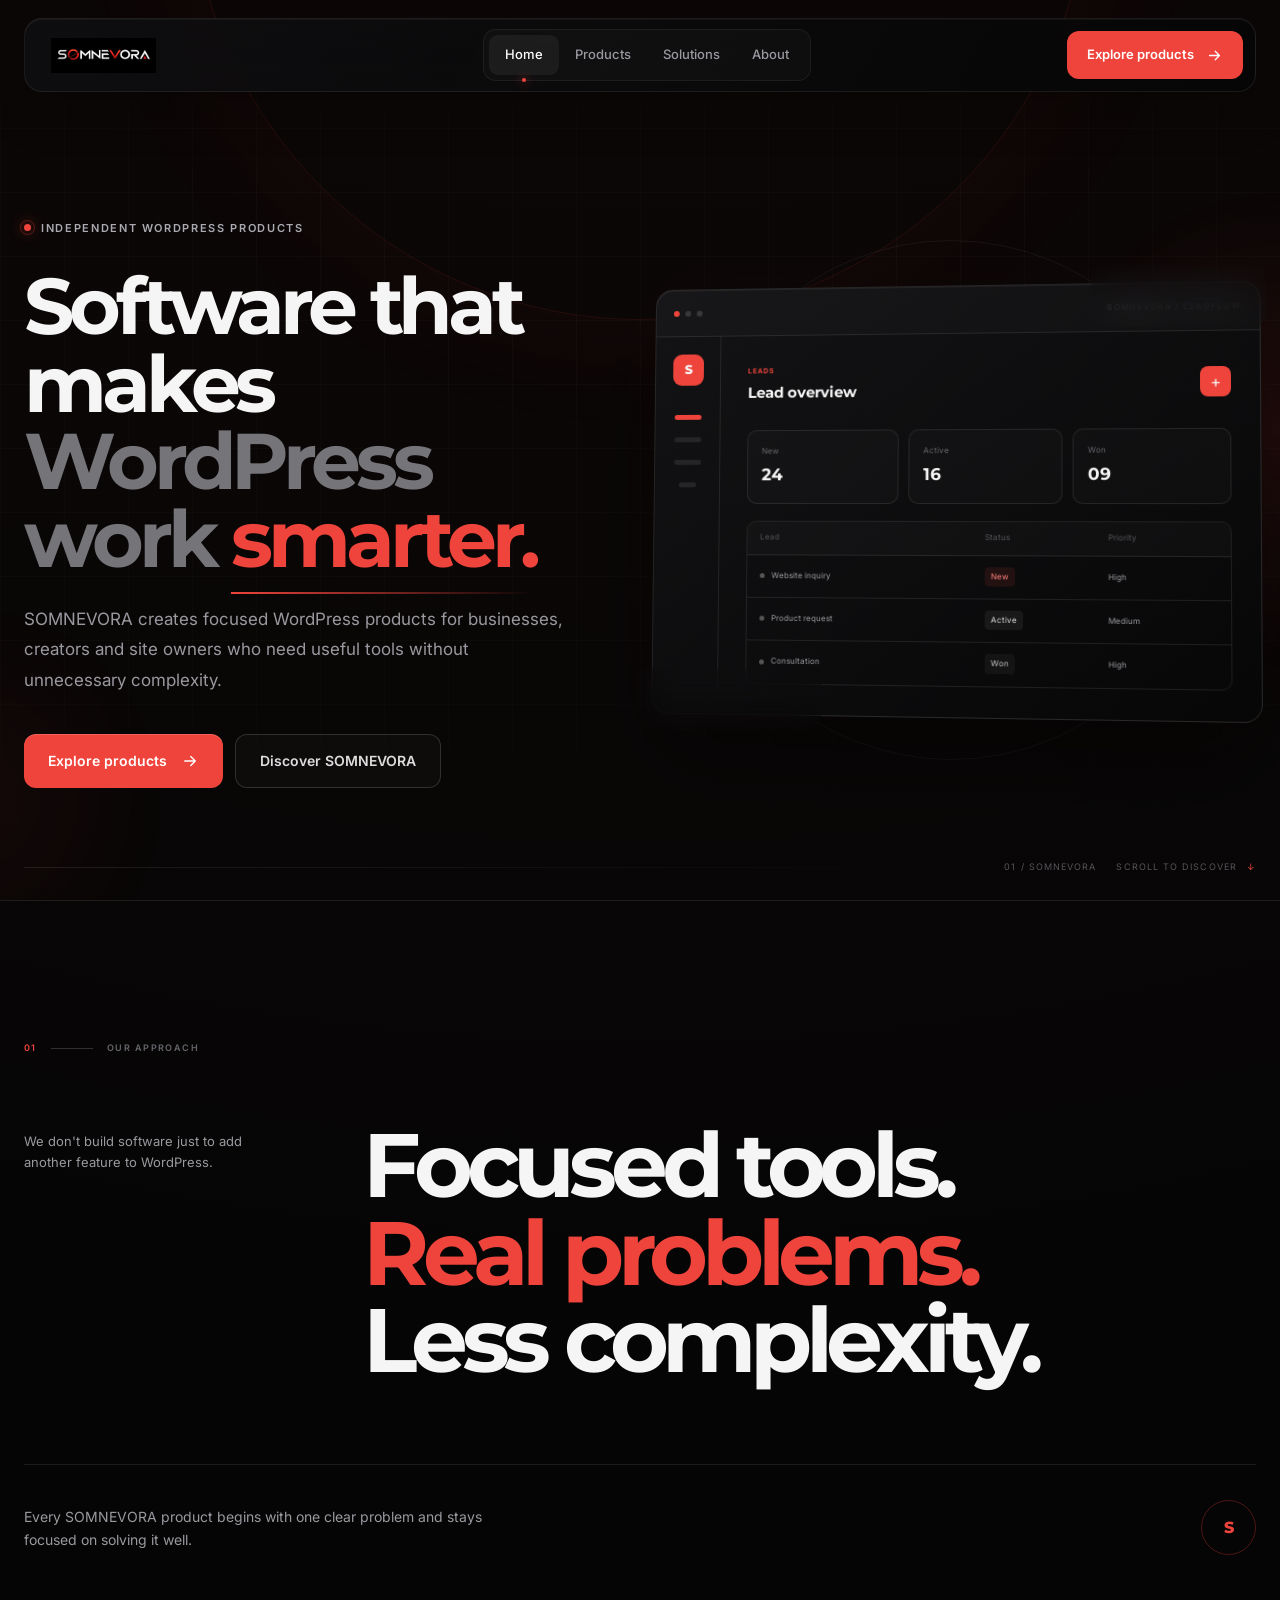
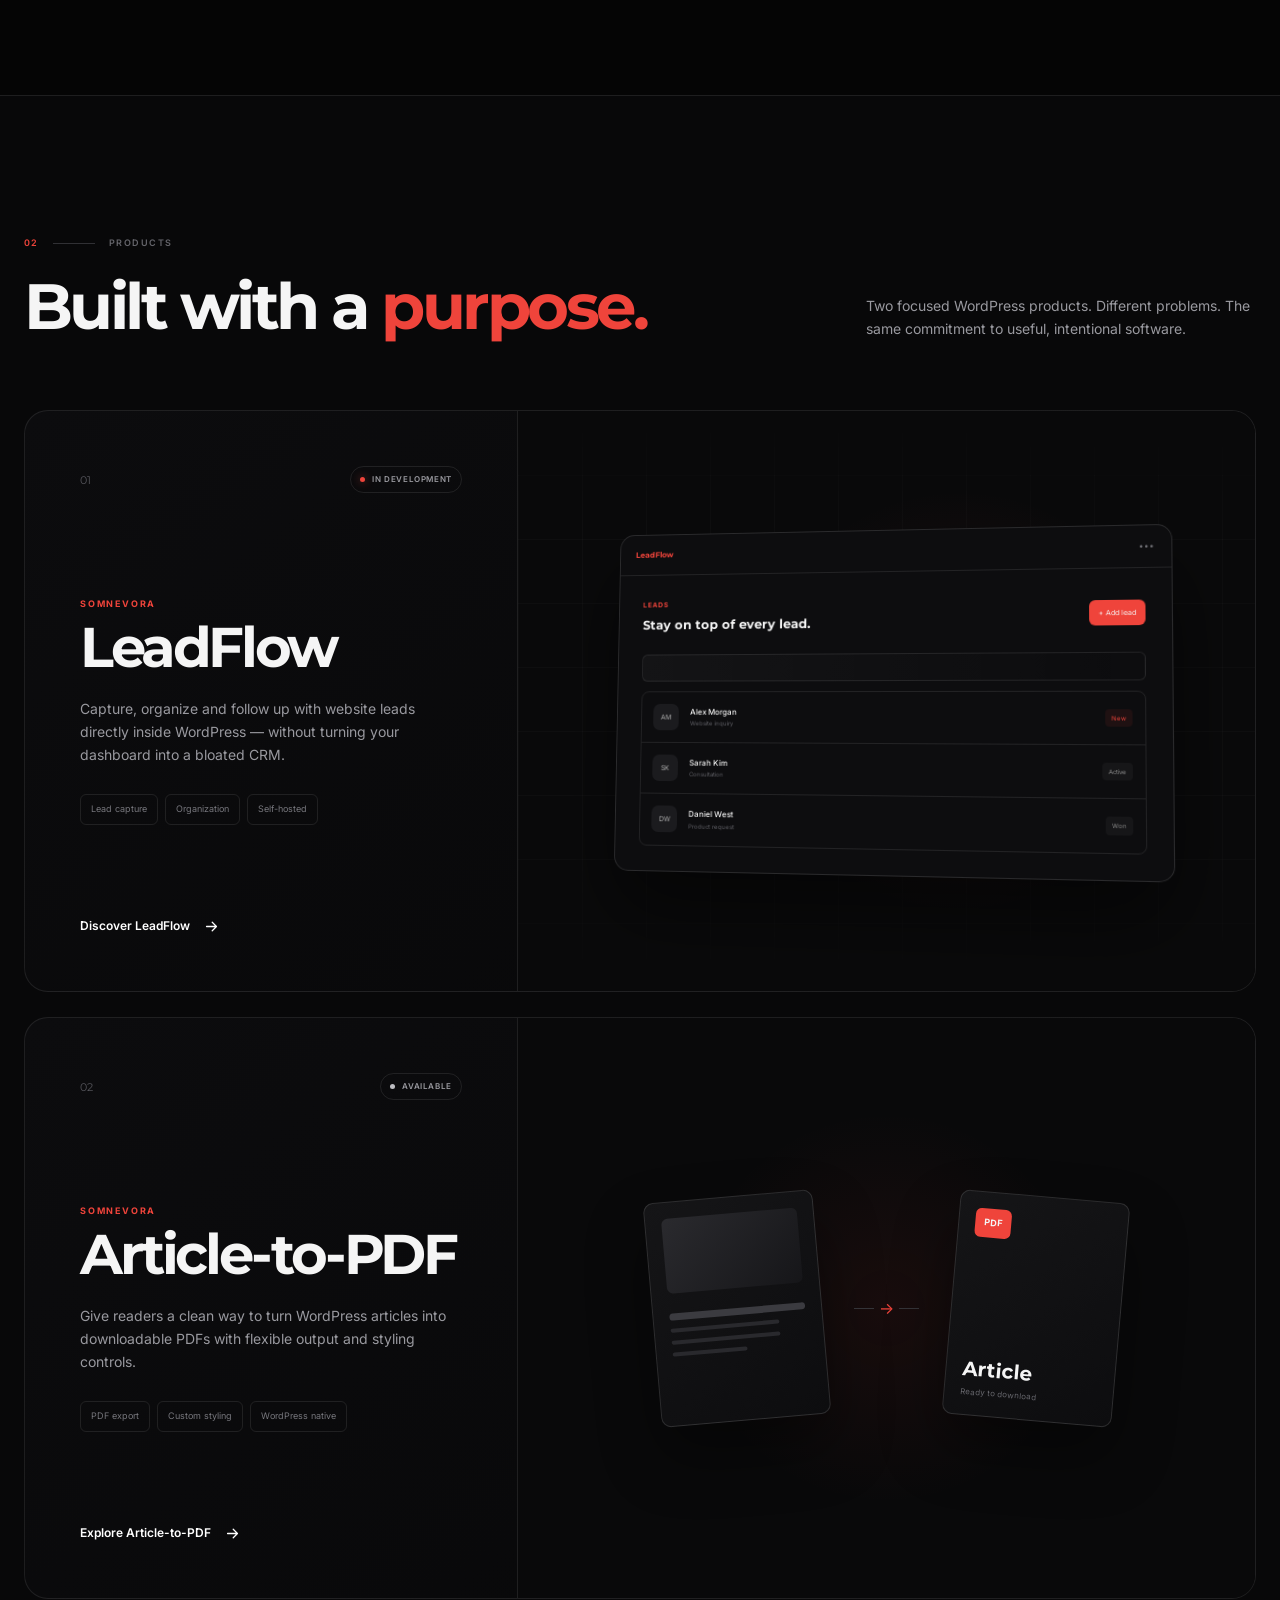
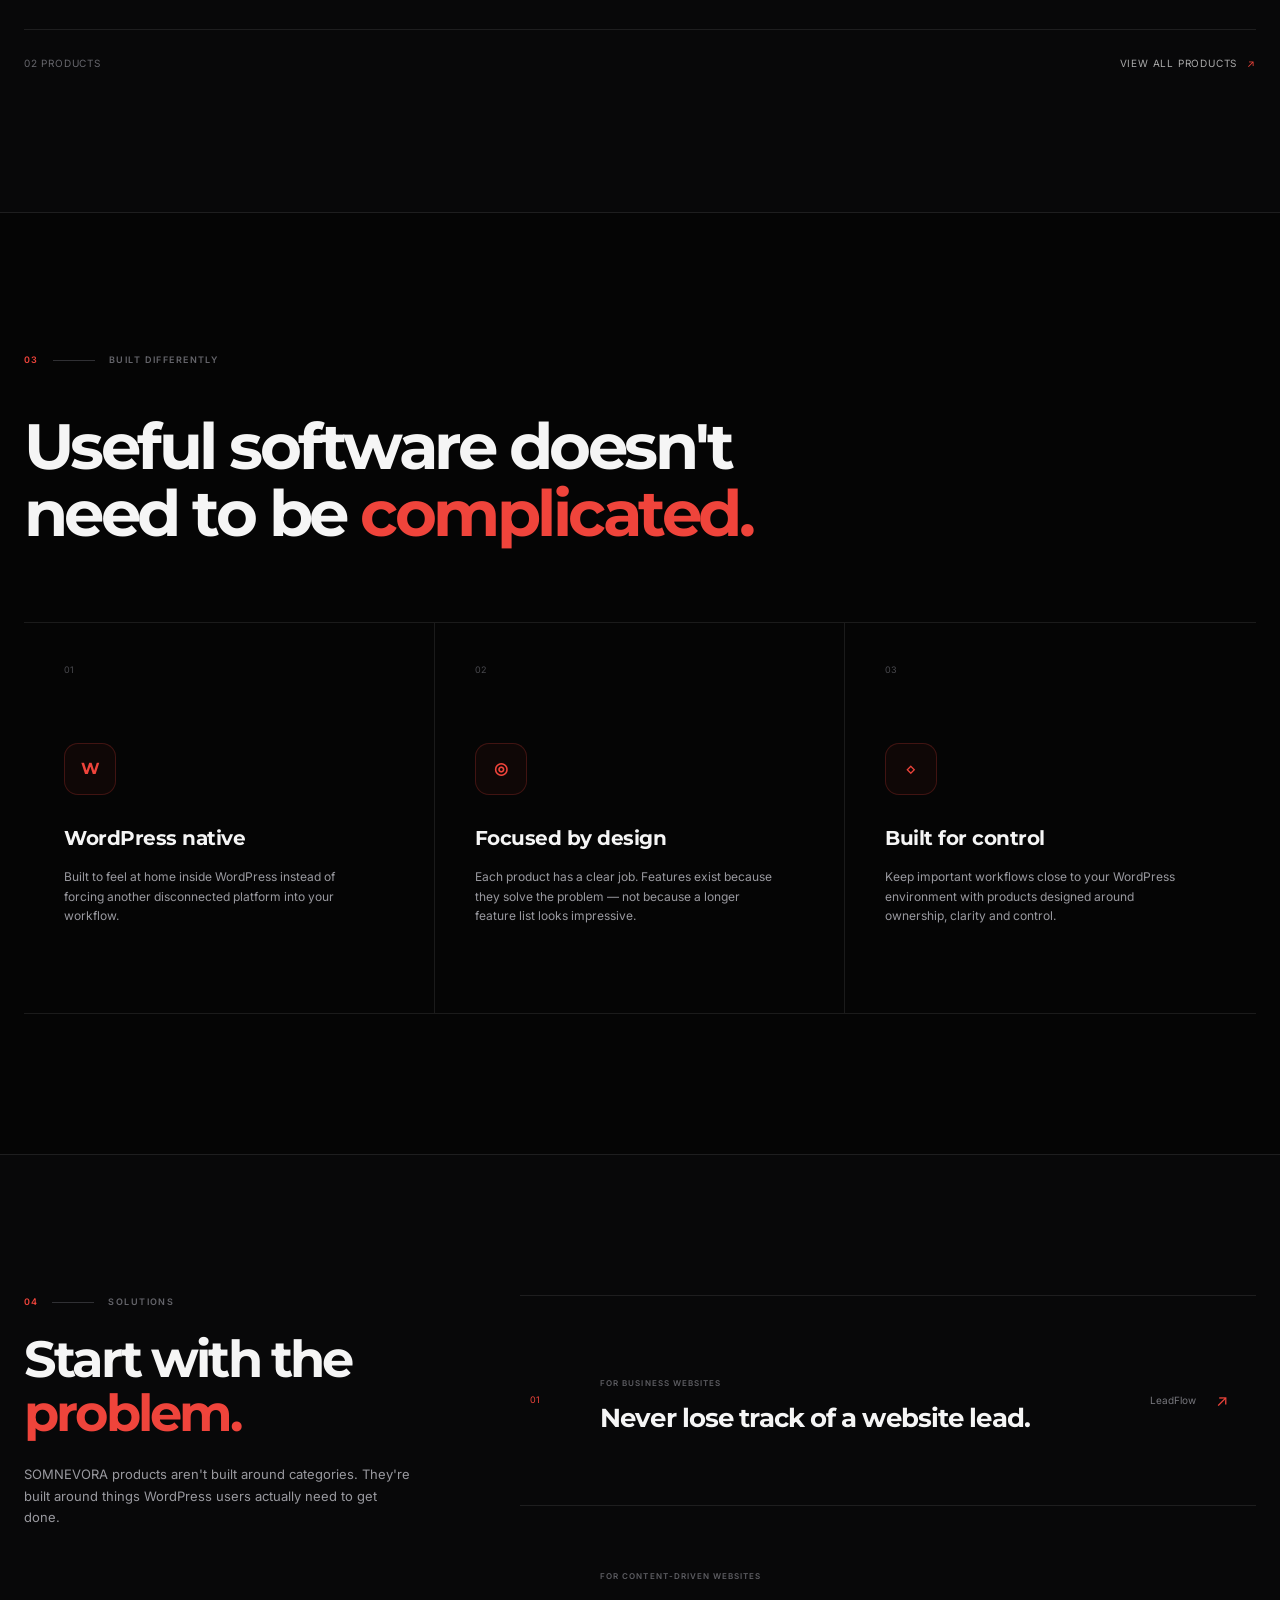
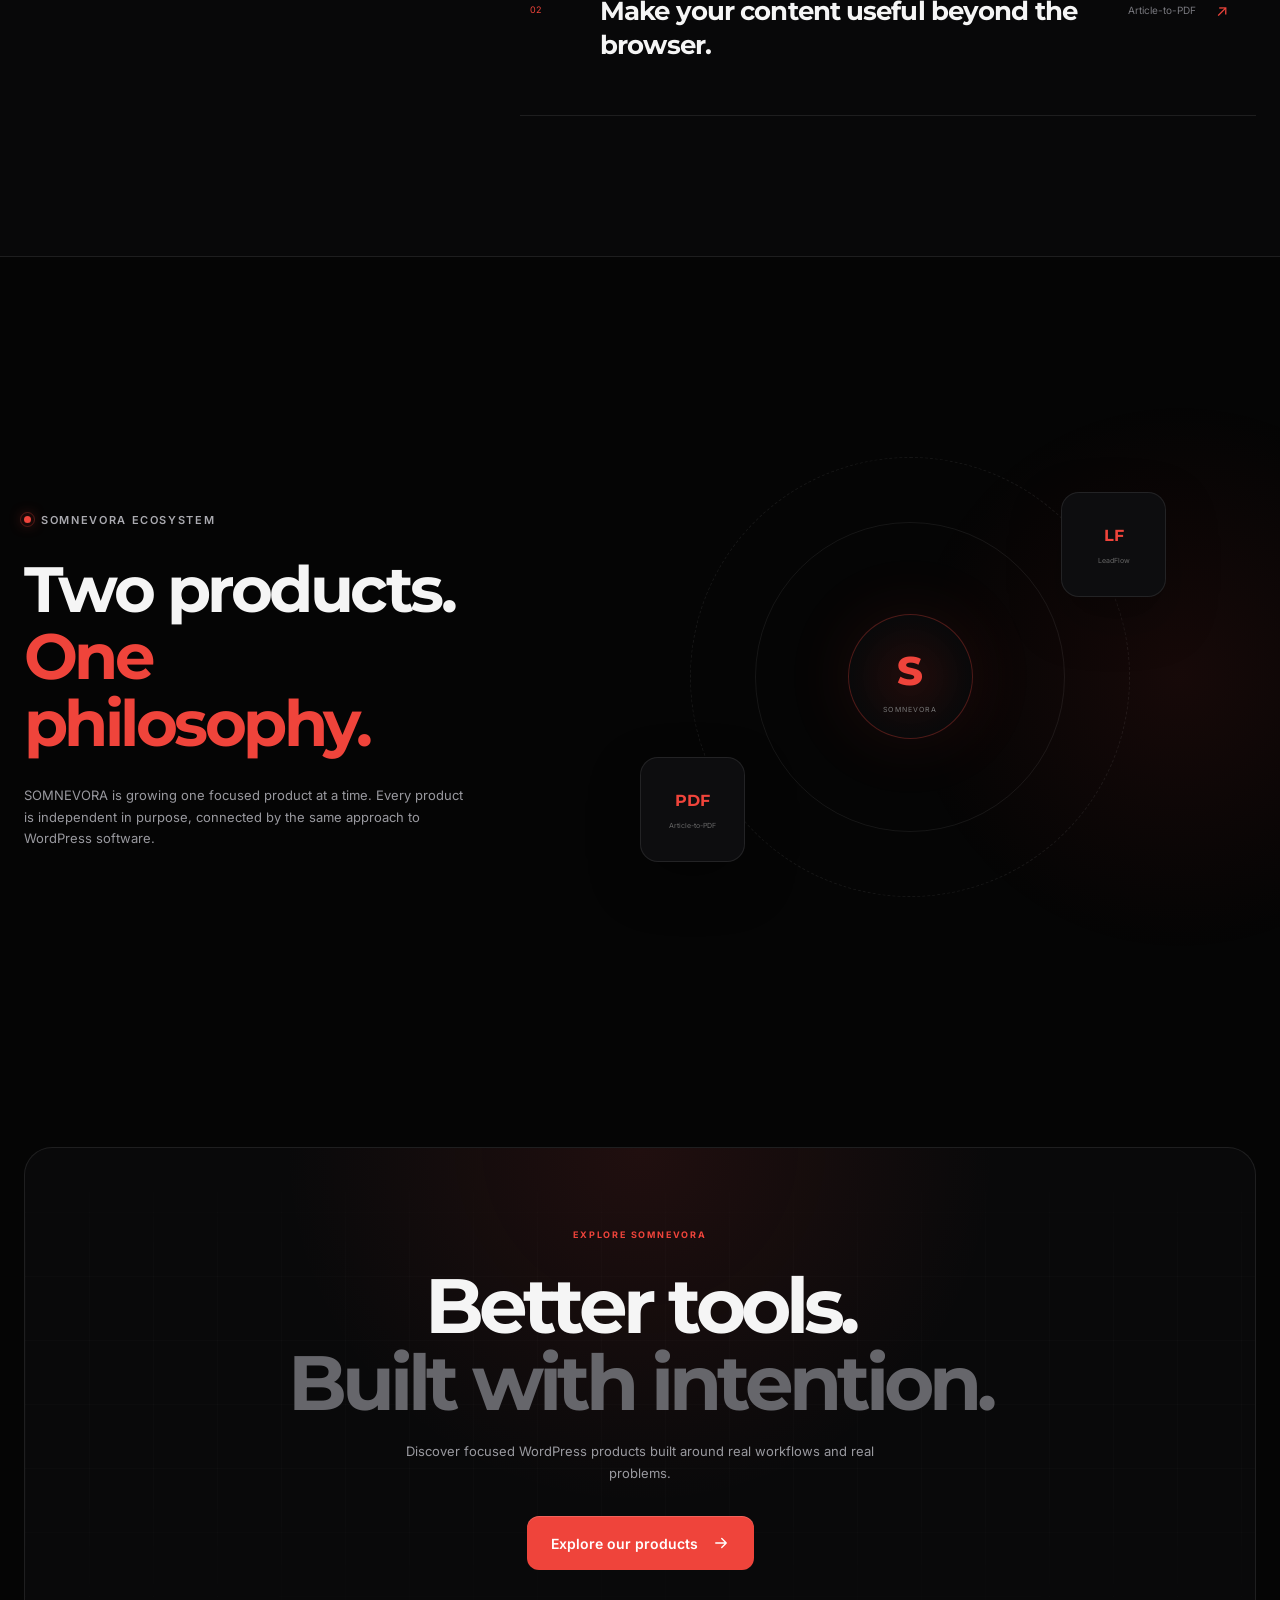
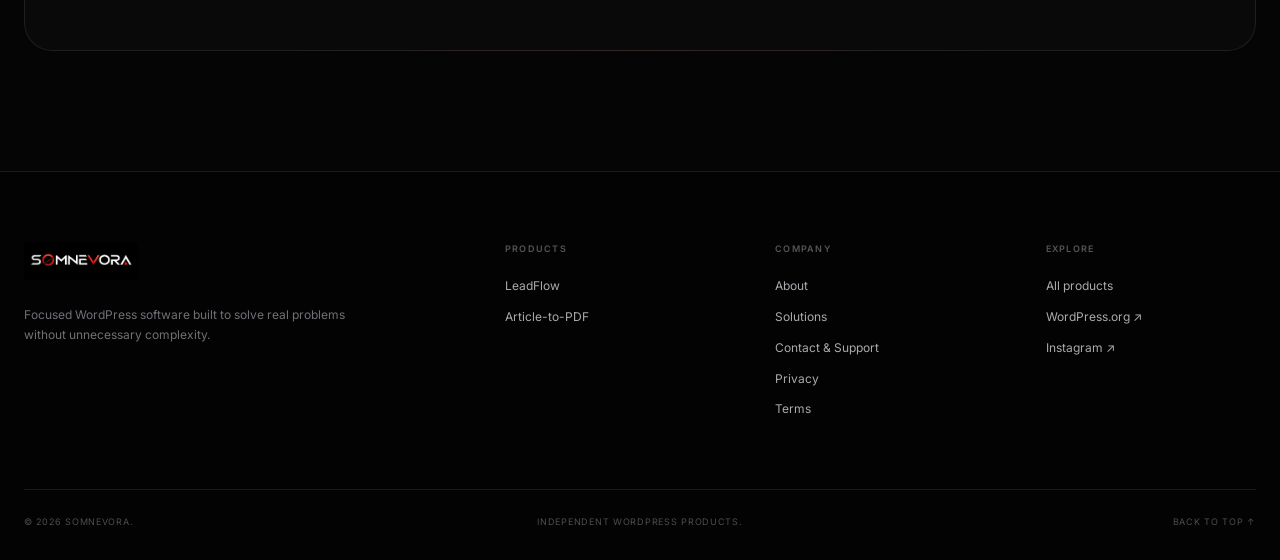
==== commit 43e64717: "Fix JavaScript paths for GitHub Pages" ====
--- a/index.html
+++ b/index.html
@@ -1035,20 +1035,9 @@
 
 </footer>
 
-    <script
-    src="../../assets/js/main.js"
-    defer
-></script>
-
-<script
-    src="../../assets/js/products.js"
-    defer
-></script>
-
-<script
-    src="../../assets/js/production.js"
-    defer
-></script>
-
+    <script src="assets/js/main.js" defer></script>
+    <script src="assets/js/products.js" defer></script>
+   <script src="assets/js/production.js" defer></script>
+   
 </body>
 </html>
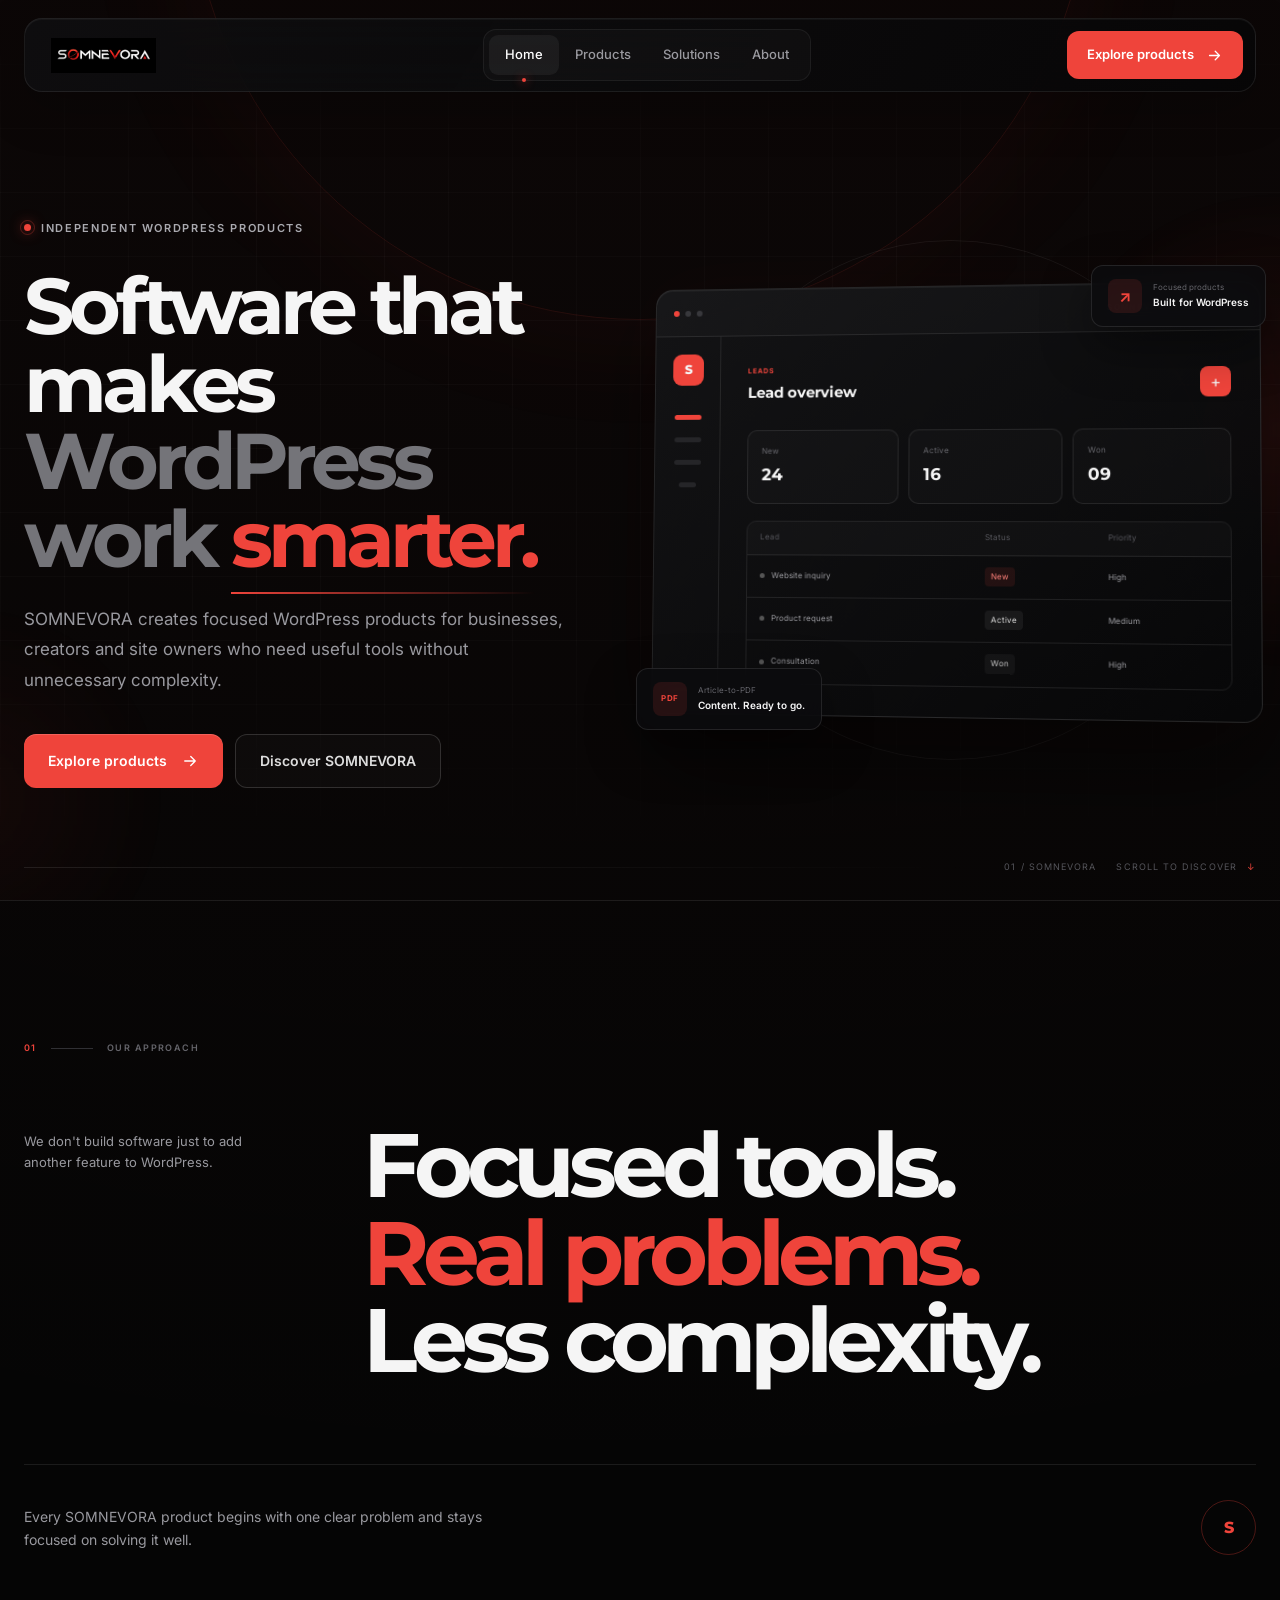
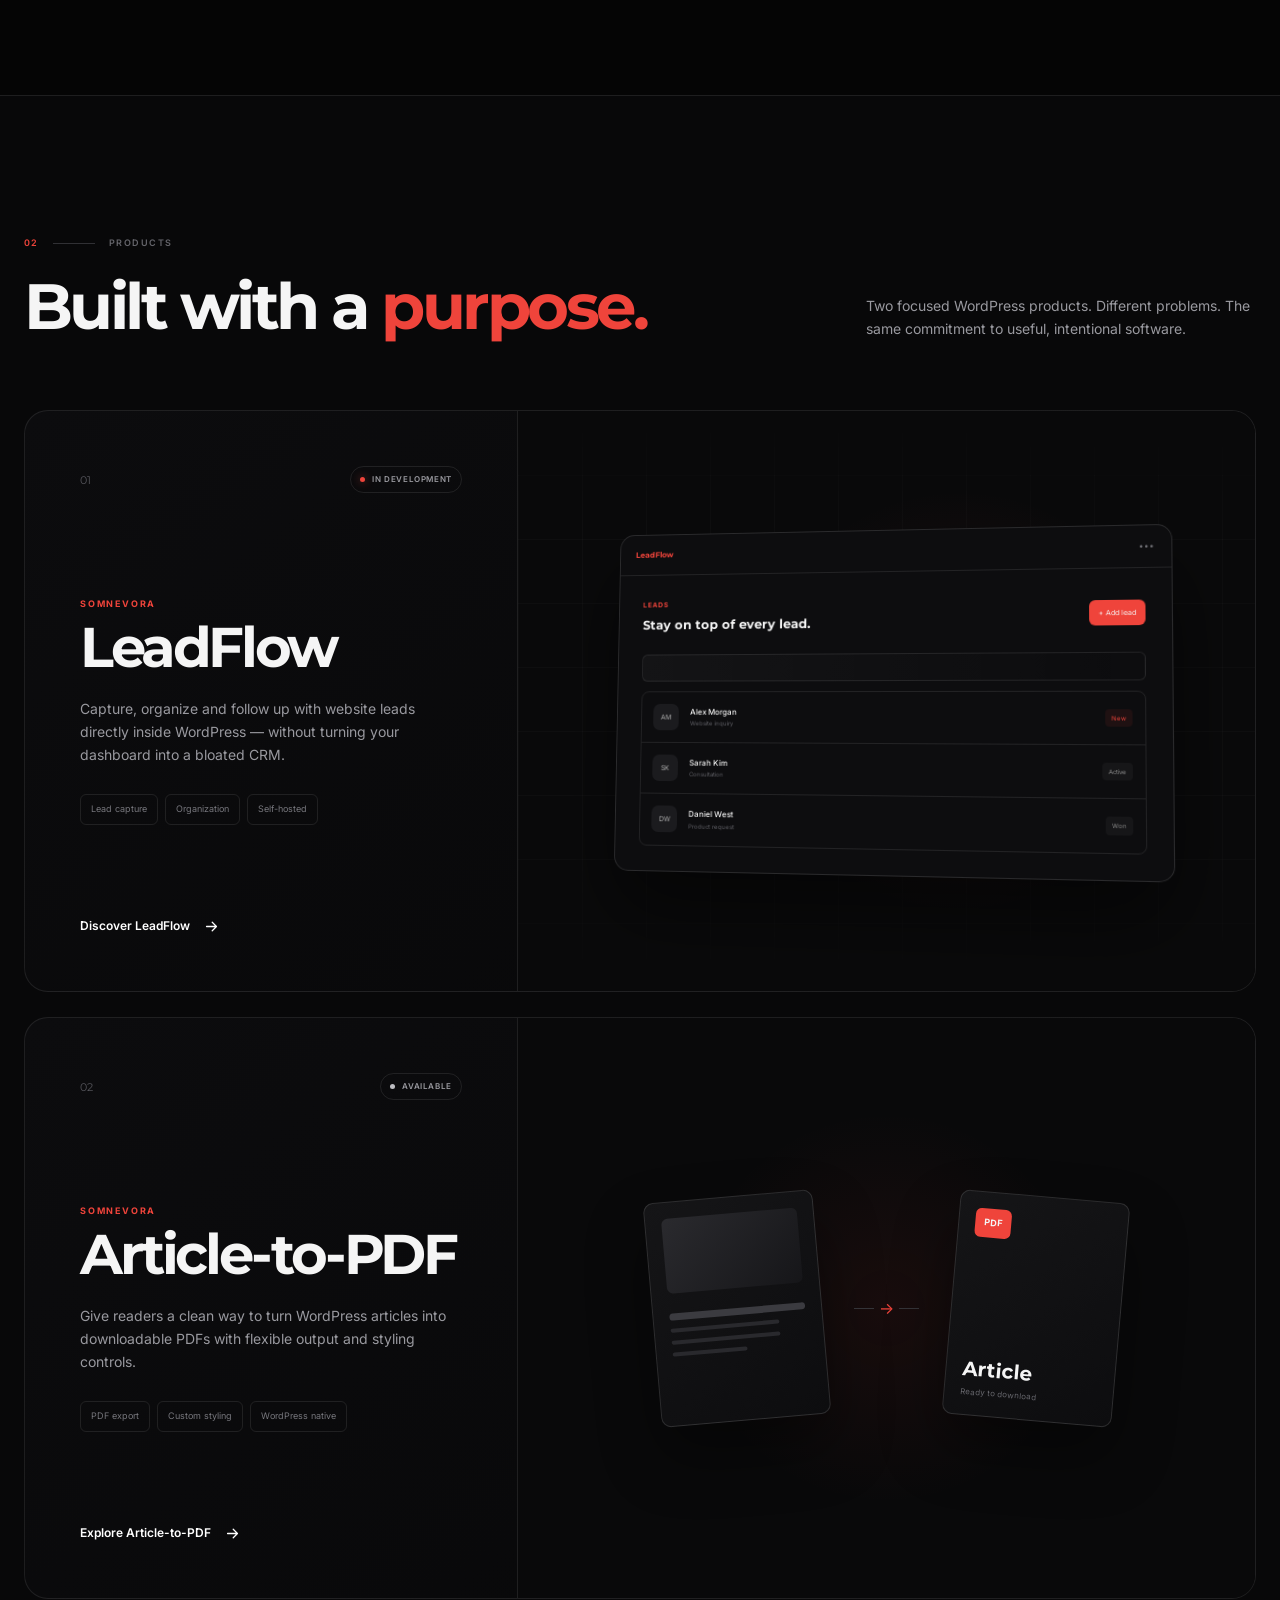
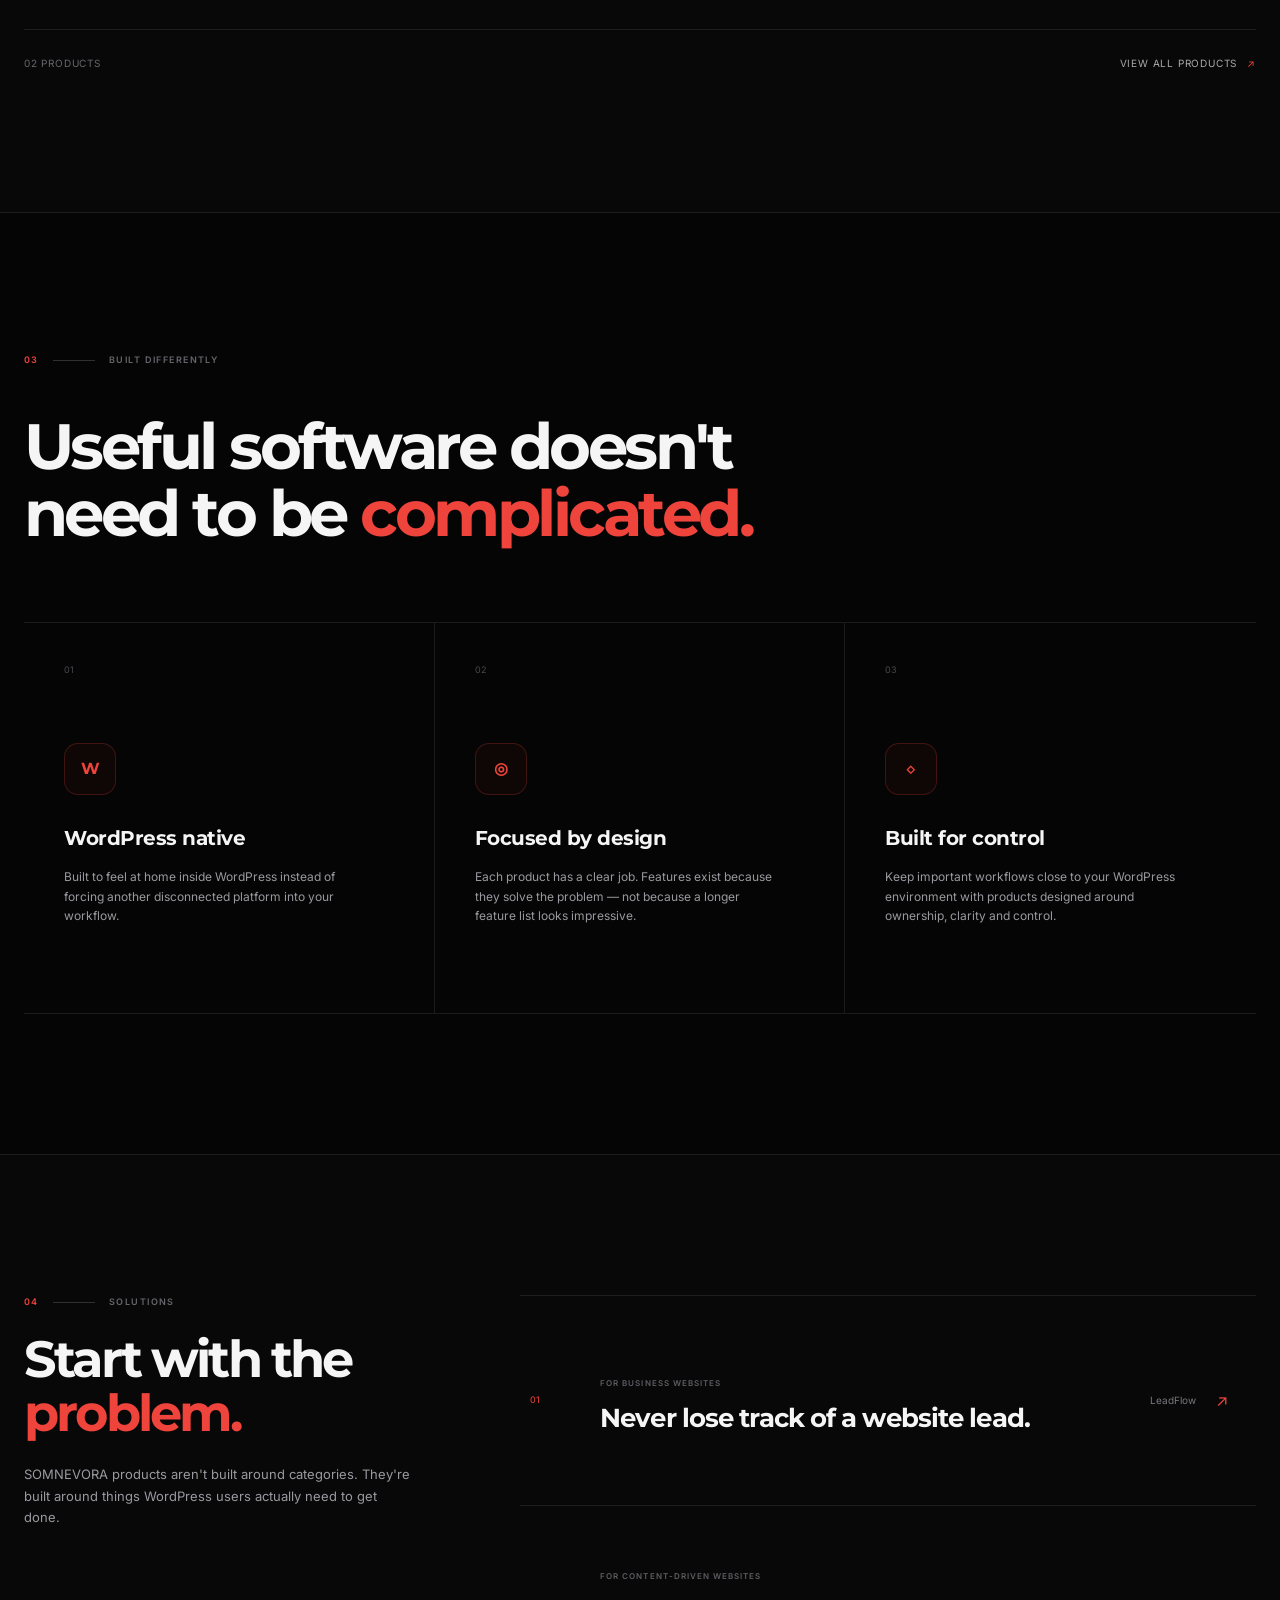
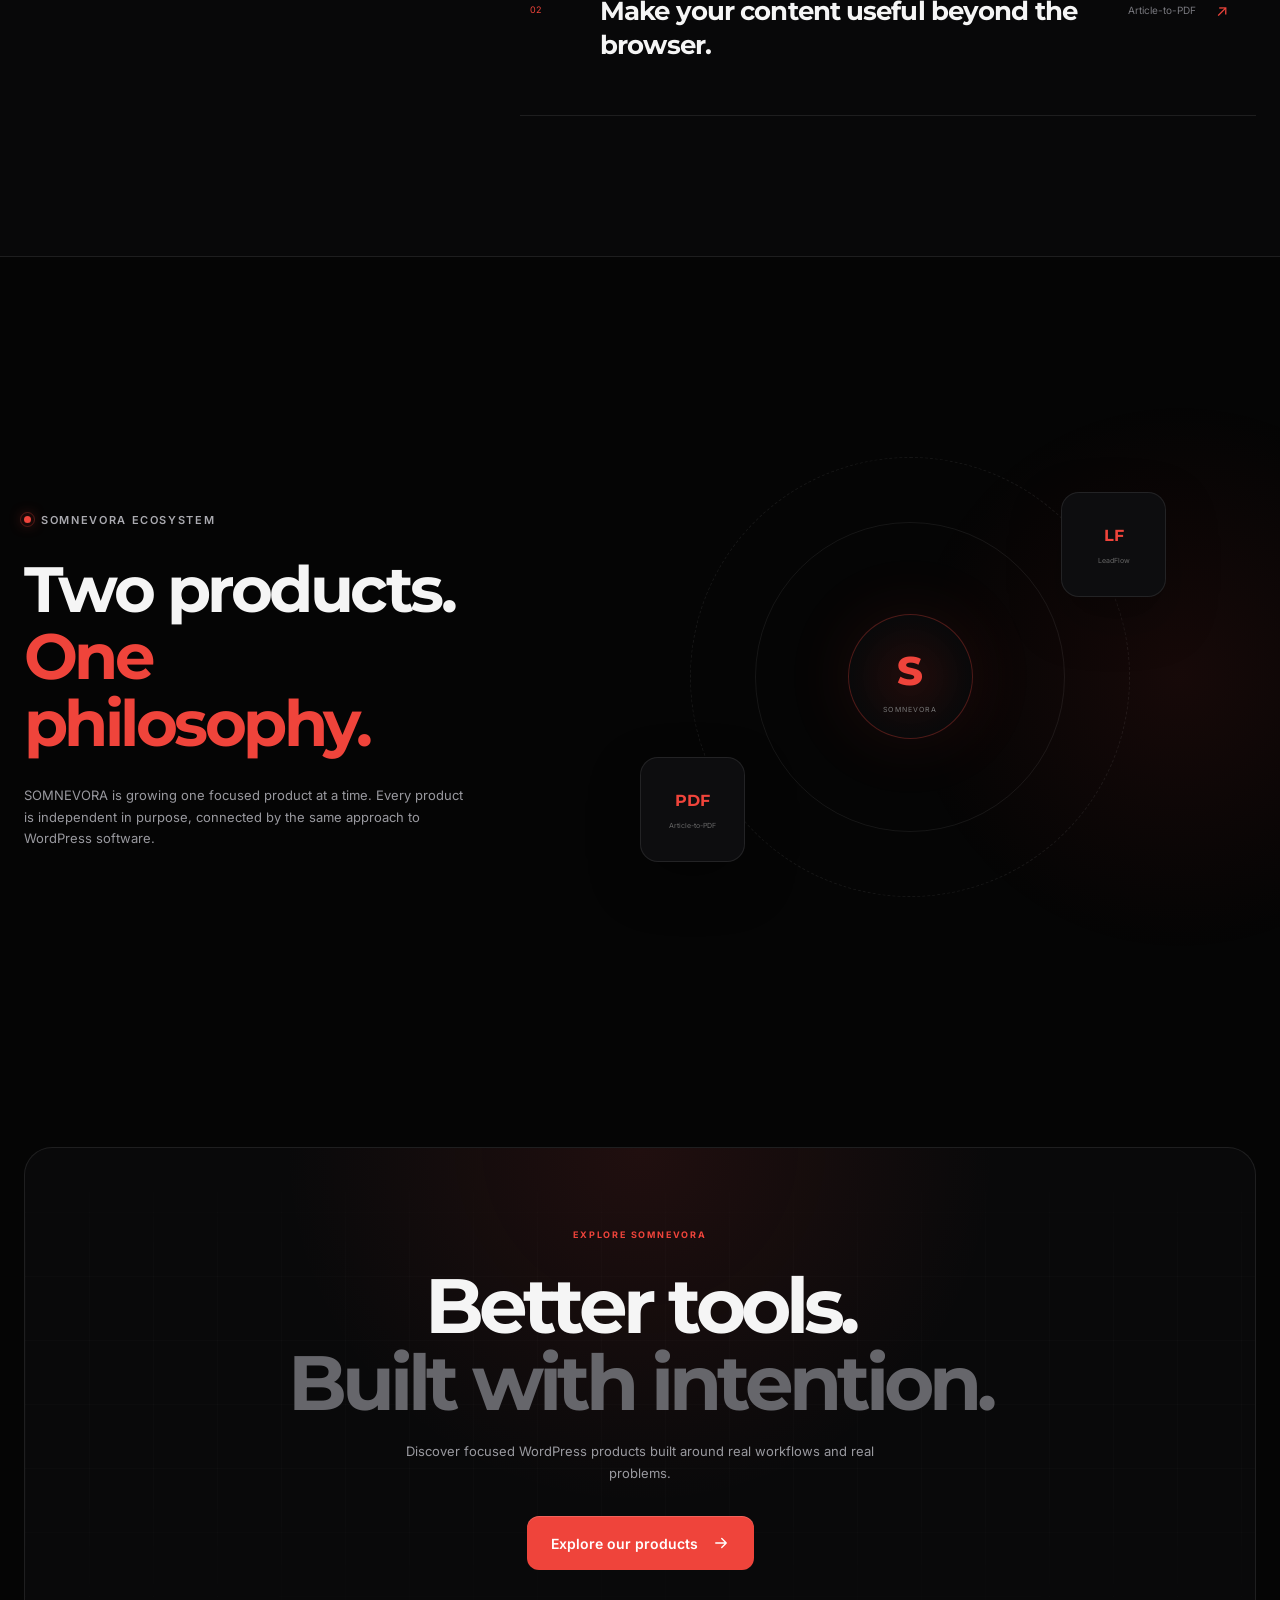
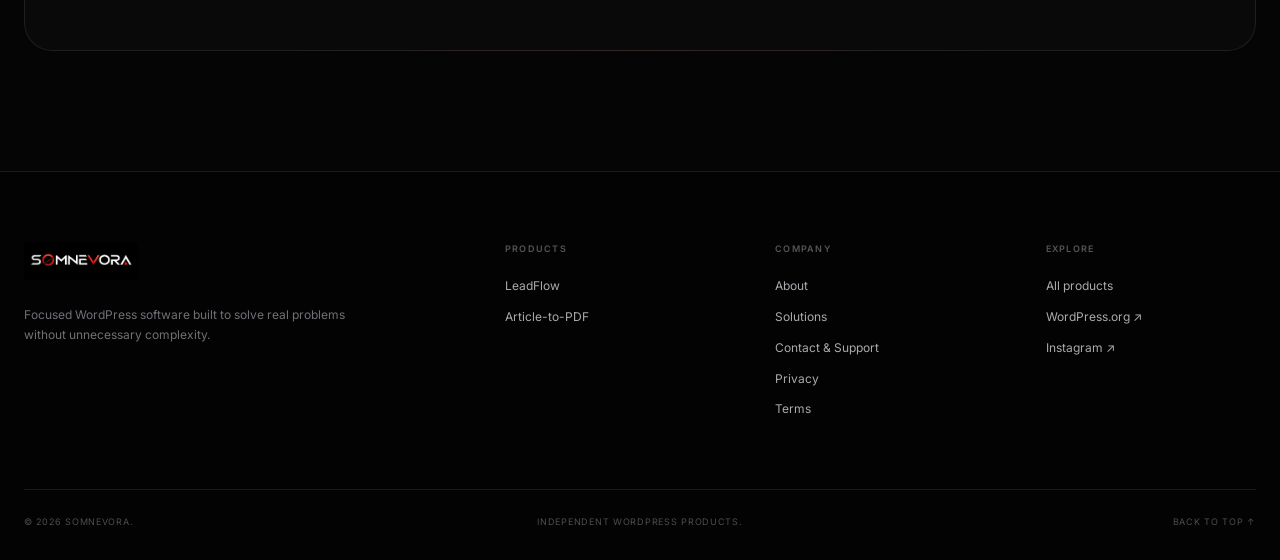
==== commit 62ab0f21: "Add social sharing metadata" ====
--- a/index.html
+++ b/index.html
@@ -10,6 +10,16 @@
         name="description"
         content="SOMNEVORA builds focused WordPress products designed to solve real problems without unnecessary complexity."
     >
+
+    <link rel="canonical" href="https://mrymnoor567.github.io/somnevora/">
+
+    <!-- Open Graph -->
+<meta property="og:type" content="website">
+<meta property="og:site_name" content="SOMNEVORA">
+<meta property="og:title" content="SOMNEVORA — Focused WordPress Software">
+<meta property="og:description" content="Focused WordPress software built to solve real workflow problems without unnecessary complexity.">
+<meta property="og:url" content="https://mrymnoor567.github.io/somnevora/">
+<meta property="og:locale" content="en_US">
 
     <meta name="robots" content="index, follow">
     <meta name="author" content="SOMNEVORA">
@@ -1038,6 +1048,6 @@
     <script src="assets/js/main.js" defer></script>
     <script src="assets/js/products.js" defer></script>
    <script src="assets/js/production.js" defer></script>
-   
+
 </body>
 </html>
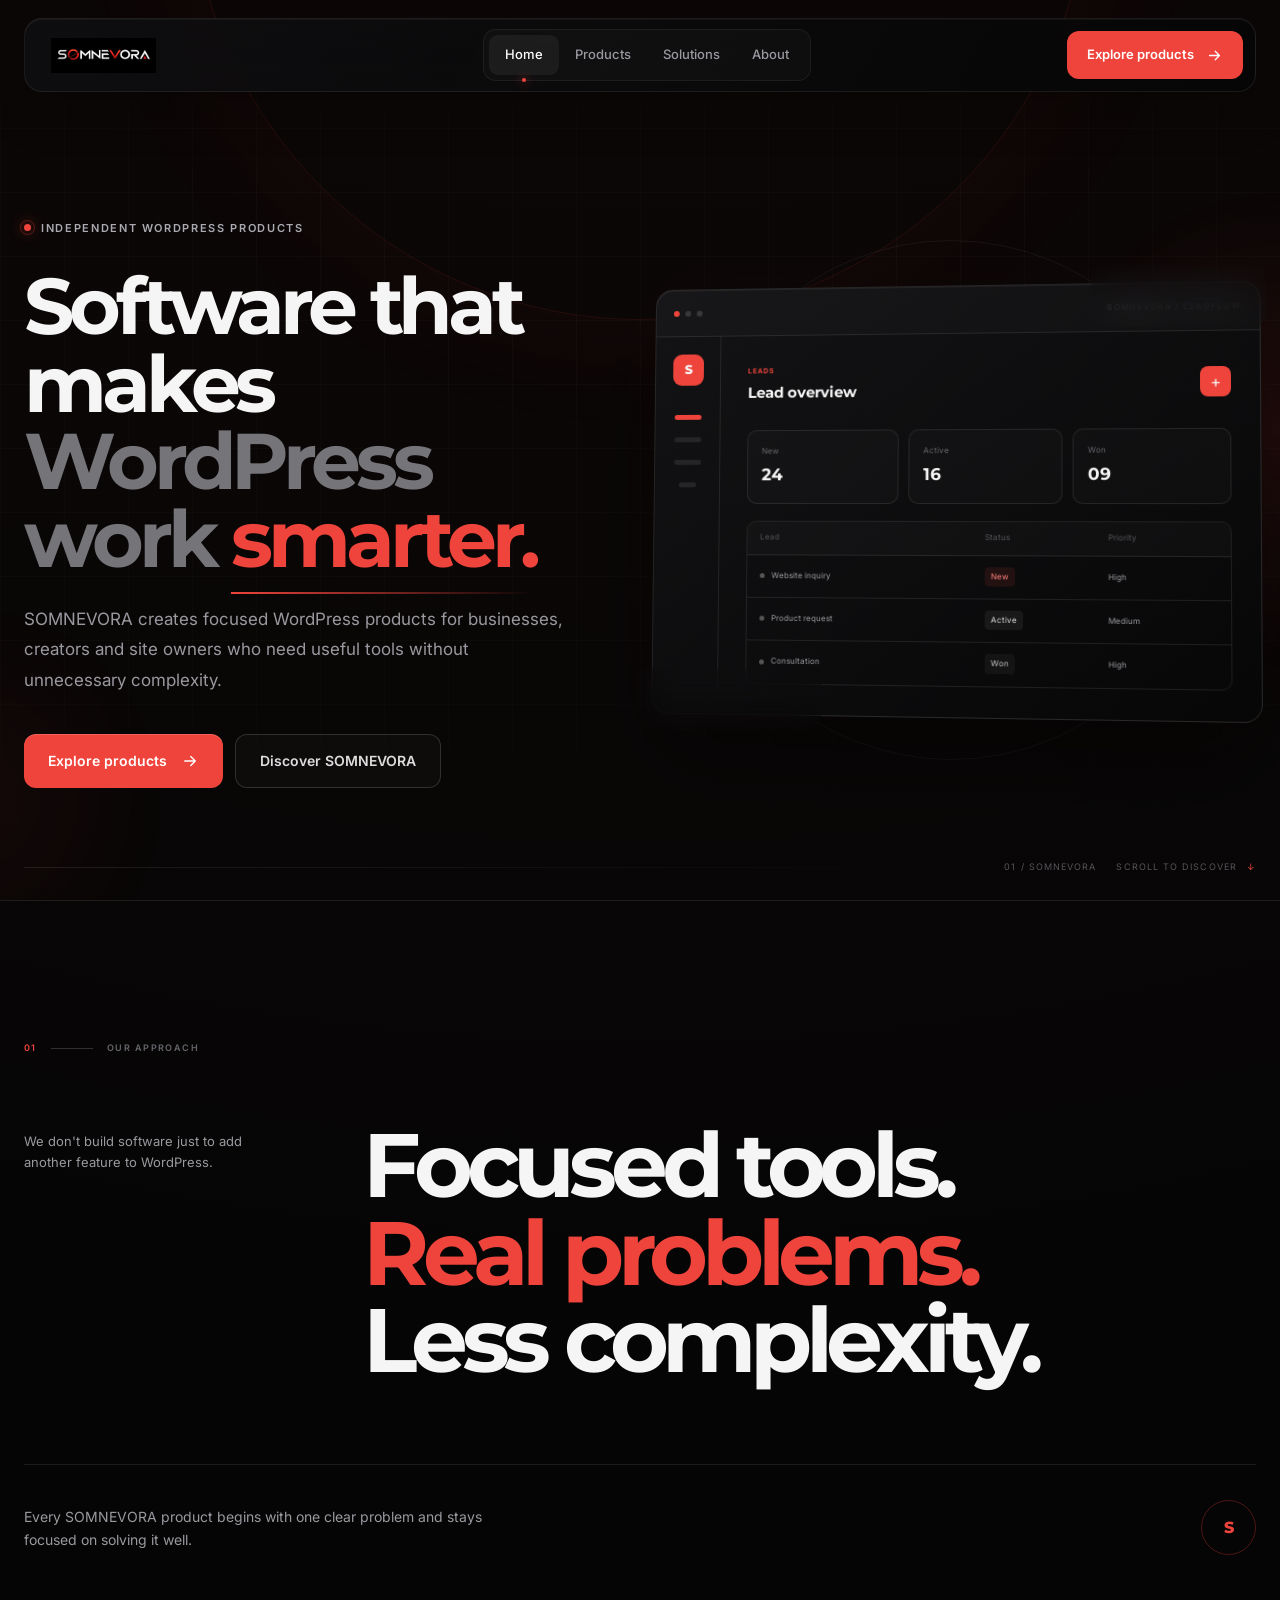
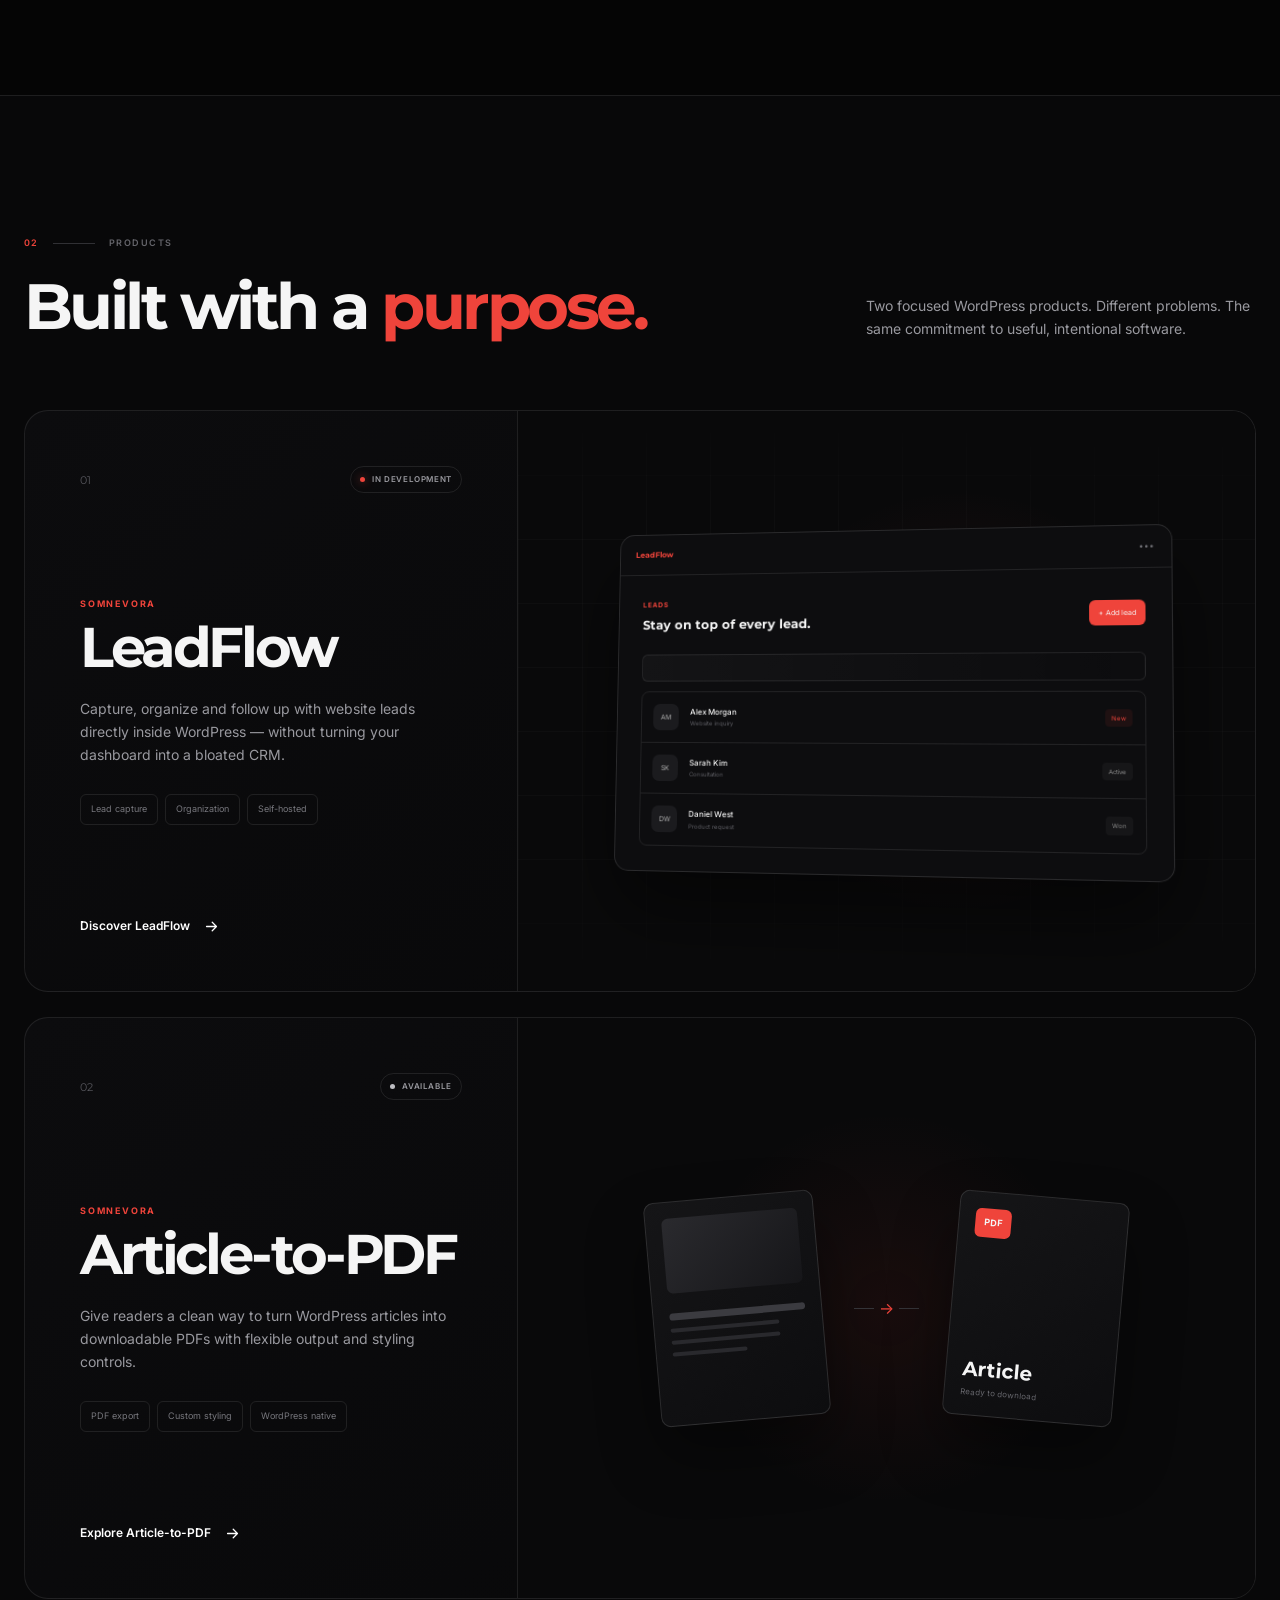
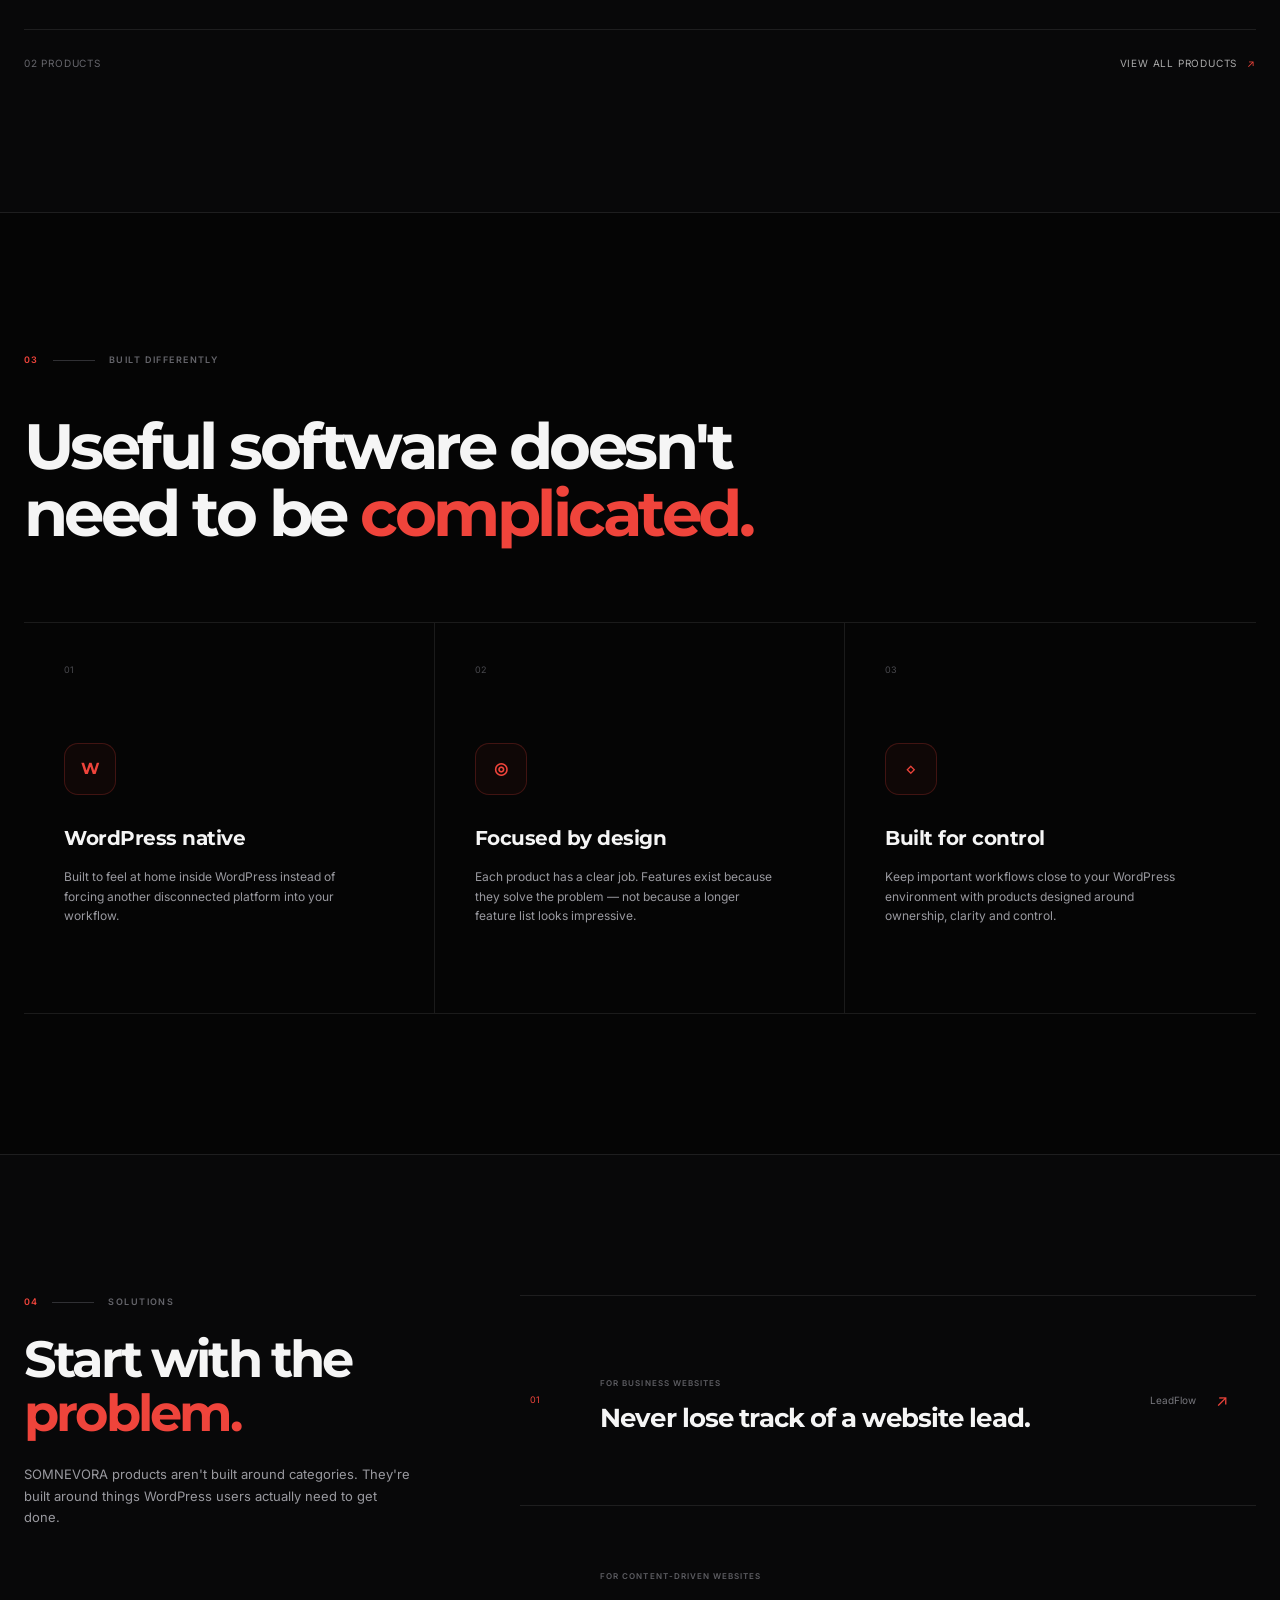
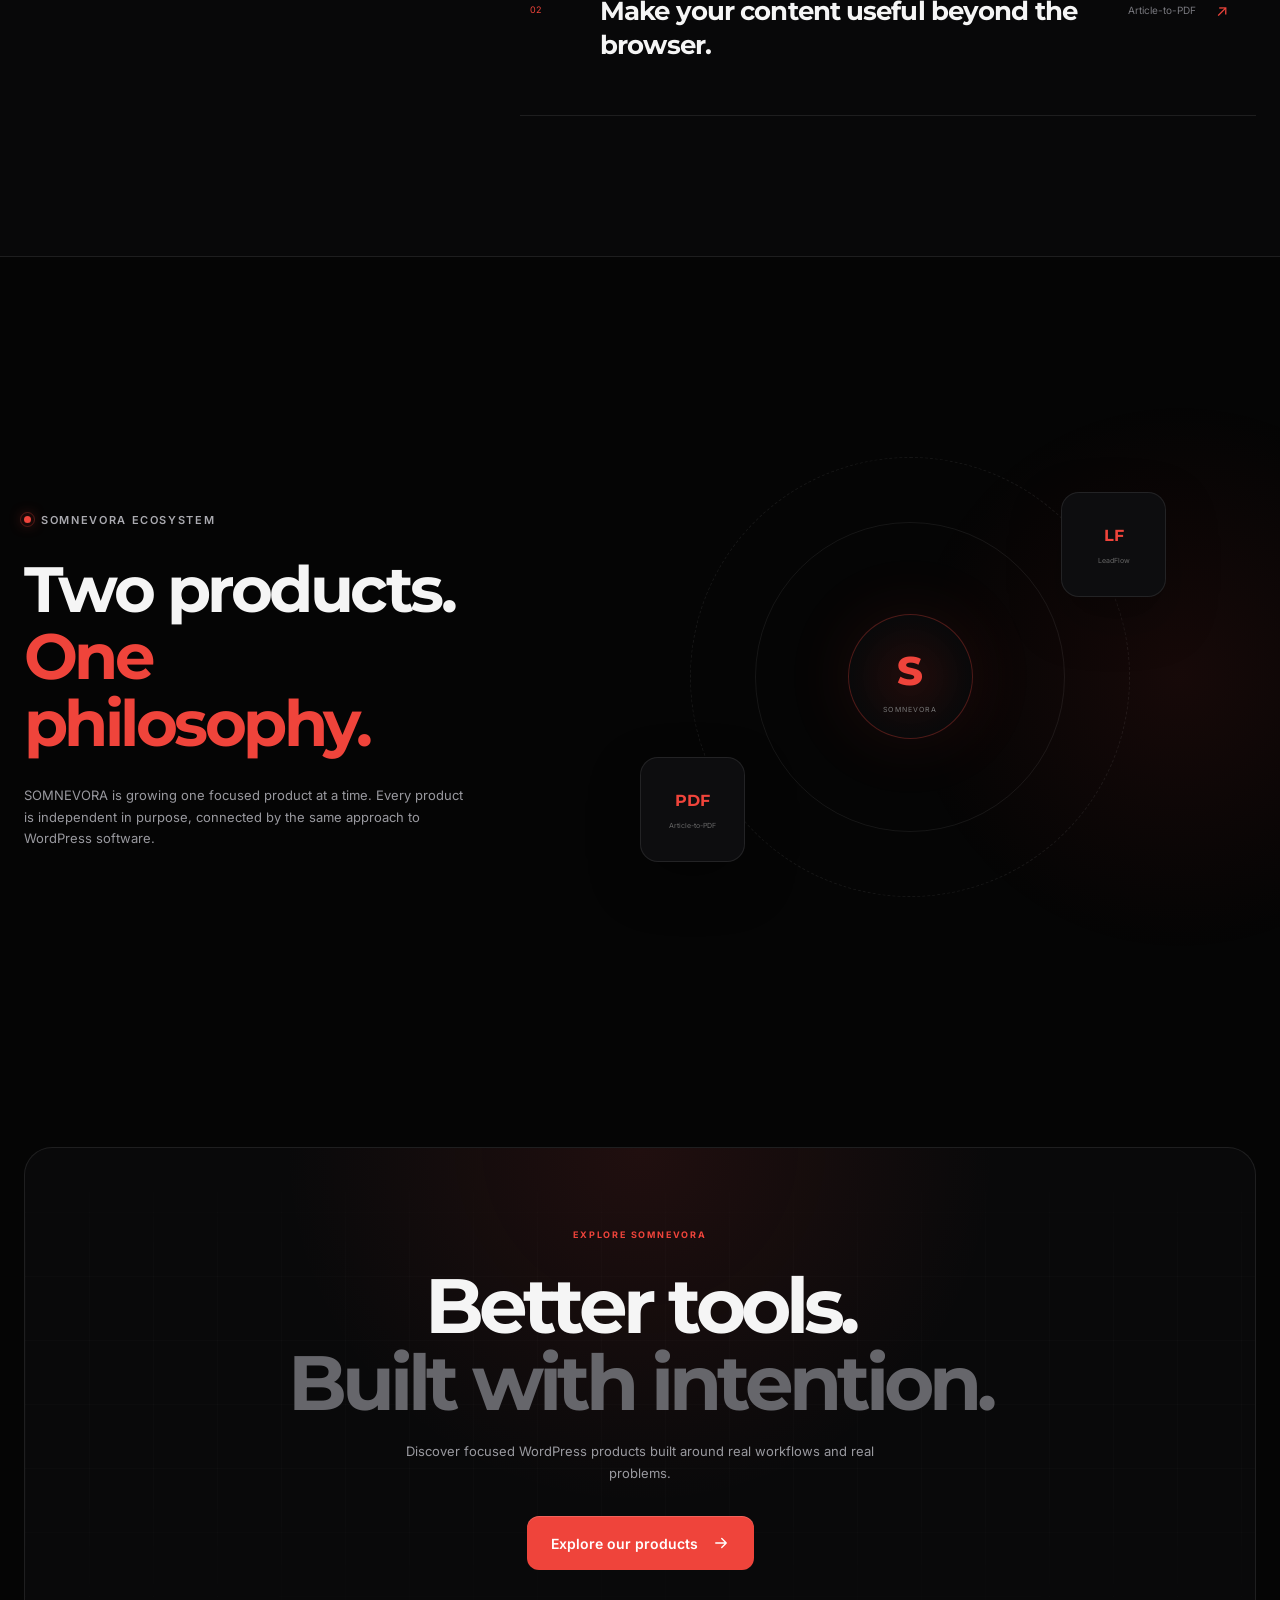
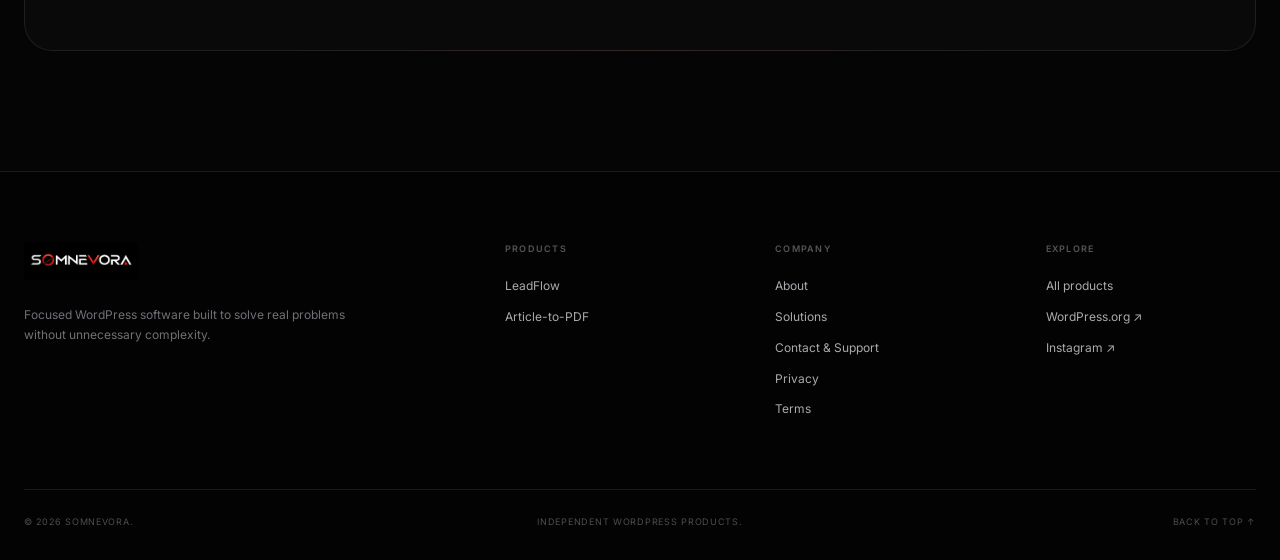
==== commit 968dfa20: "Add production SEO metadata and site assets" ====
--- a/index.html
+++ b/index.html
@@ -3,6 +3,16 @@
 <head>
     <meta charset="UTF-8">
     <meta name="viewport" content="width=device-width, initial-scale=1.0">
+
+    <!-- Favicons & App Metadata -->
+<link rel="icon" type="image/png" sizes="16x16" href="assets/images/brand/favicon-16x16.png">
+<link rel="icon" type="image/png" sizes="32x32" href="assets/images/brand/favicon-32x32.png">
+<link rel="apple-touch-icon" sizes="180x180" href="assets/images/brand/apple-touch-icon.png">
+<link rel="icon" type="image/png" sizes="192x192" href="assets/images/brand/android-chrome-192x192.png">
+
+<meta name="theme-color" content="#050505">
+<meta name="application-name" content="SOMNEVORA">
+<meta name="apple-mobile-web-app-title" content="SOMNEVORA">
 
     <title>SOMNEVORA — Focused WordPress Software</title>
 
@@ -20,6 +30,56 @@
 <meta property="og:description" content="Focused WordPress software built to solve real workflow problems without unnecessary complexity.">
 <meta property="og:url" content="https://mrymnoor567.github.io/somnevora/">
 <meta property="og:locale" content="en_US">
+
+<meta property="og:image" content="https://mrymnoor567.github.io/somnevora/assets/images/brand/somnevora-social-card.png">
+<meta property="og:image:secure_url" content="https://mrymnoor567.github.io/somnevora/assets/images/brand/somnevora-social-card.png">
+<meta property="og:image:type" content="image/png">
+<meta property="og:image:width" content="1200">
+<meta property="og:image:height" content="630">
+<meta property="og:image:alt" content="SOMNEVORA — focused WordPress software featuring LeadFlow and Article-to-PDF">
+
+<!-- Twitter / X Social Card -->
+<meta name="twitter:card" content="summary_large_image">
+<meta name="twitter:title" content="SOMNEVORA — Focused WordPress Software">
+<meta name="twitter:description" content="Focused WordPress software built to solve real workflow problems without unnecessary complexity.">
+<meta name="twitter:image" content="https://mrymnoor567.github.io/somnevora/assets/images/brand/somnevora-social-card.png">
+<meta name="twitter:image:alt" content="SOMNEVORA — focused WordPress software featuring LeadFlow and Article-to-PDF">
+
+<!-- Structured Data: Organization + WebSite -->
+<script type="application/ld+json">
+{
+    "@context": "https://schema.org",
+    "@graph": [
+        {
+            "@type": "Organization",
+            "@id": "https://mrymnoor567.github.io/somnevora/#organization",
+            "name": "SOMNEVORA",
+            "url": "https://mrymnoor567.github.io/somnevora/",
+            "description": "An independent WordPress software brand focused on purposeful products, clear workflows and practical solutions.",
+            "logo": {
+                "@type": "ImageObject",
+                "@id": "https://mrymnoor567.github.io/somnevora/#logo",
+                "url": "https://mrymnoor567.github.io/somnevora/assets/images/brand/somnevora-logo.png",
+                "contentUrl": "https://mrymnoor567.github.io/somnevora/assets/images/brand/somnevora-logo.png"
+            },
+            "sameAs": [
+                "https://www.instagram.com/somnevora/"
+            ]
+        },
+        {
+            "@type": "WebSite",
+            "@id": "https://mrymnoor567.github.io/somnevora/#website",
+            "url": "https://mrymnoor567.github.io/somnevora/",
+            "name": "SOMNEVORA",
+            "description": "Focused WordPress software built to solve real workflow problems without unnecessary complexity.",
+            "publisher": {
+                "@id": "https://mrymnoor567.github.io/somnevora/#organization"
+            },
+            "inLanguage": "en"
+        }
+    ]
+}
+</script>
 
     <meta name="robots" content="index, follow">
     <meta name="author" content="SOMNEVORA">
